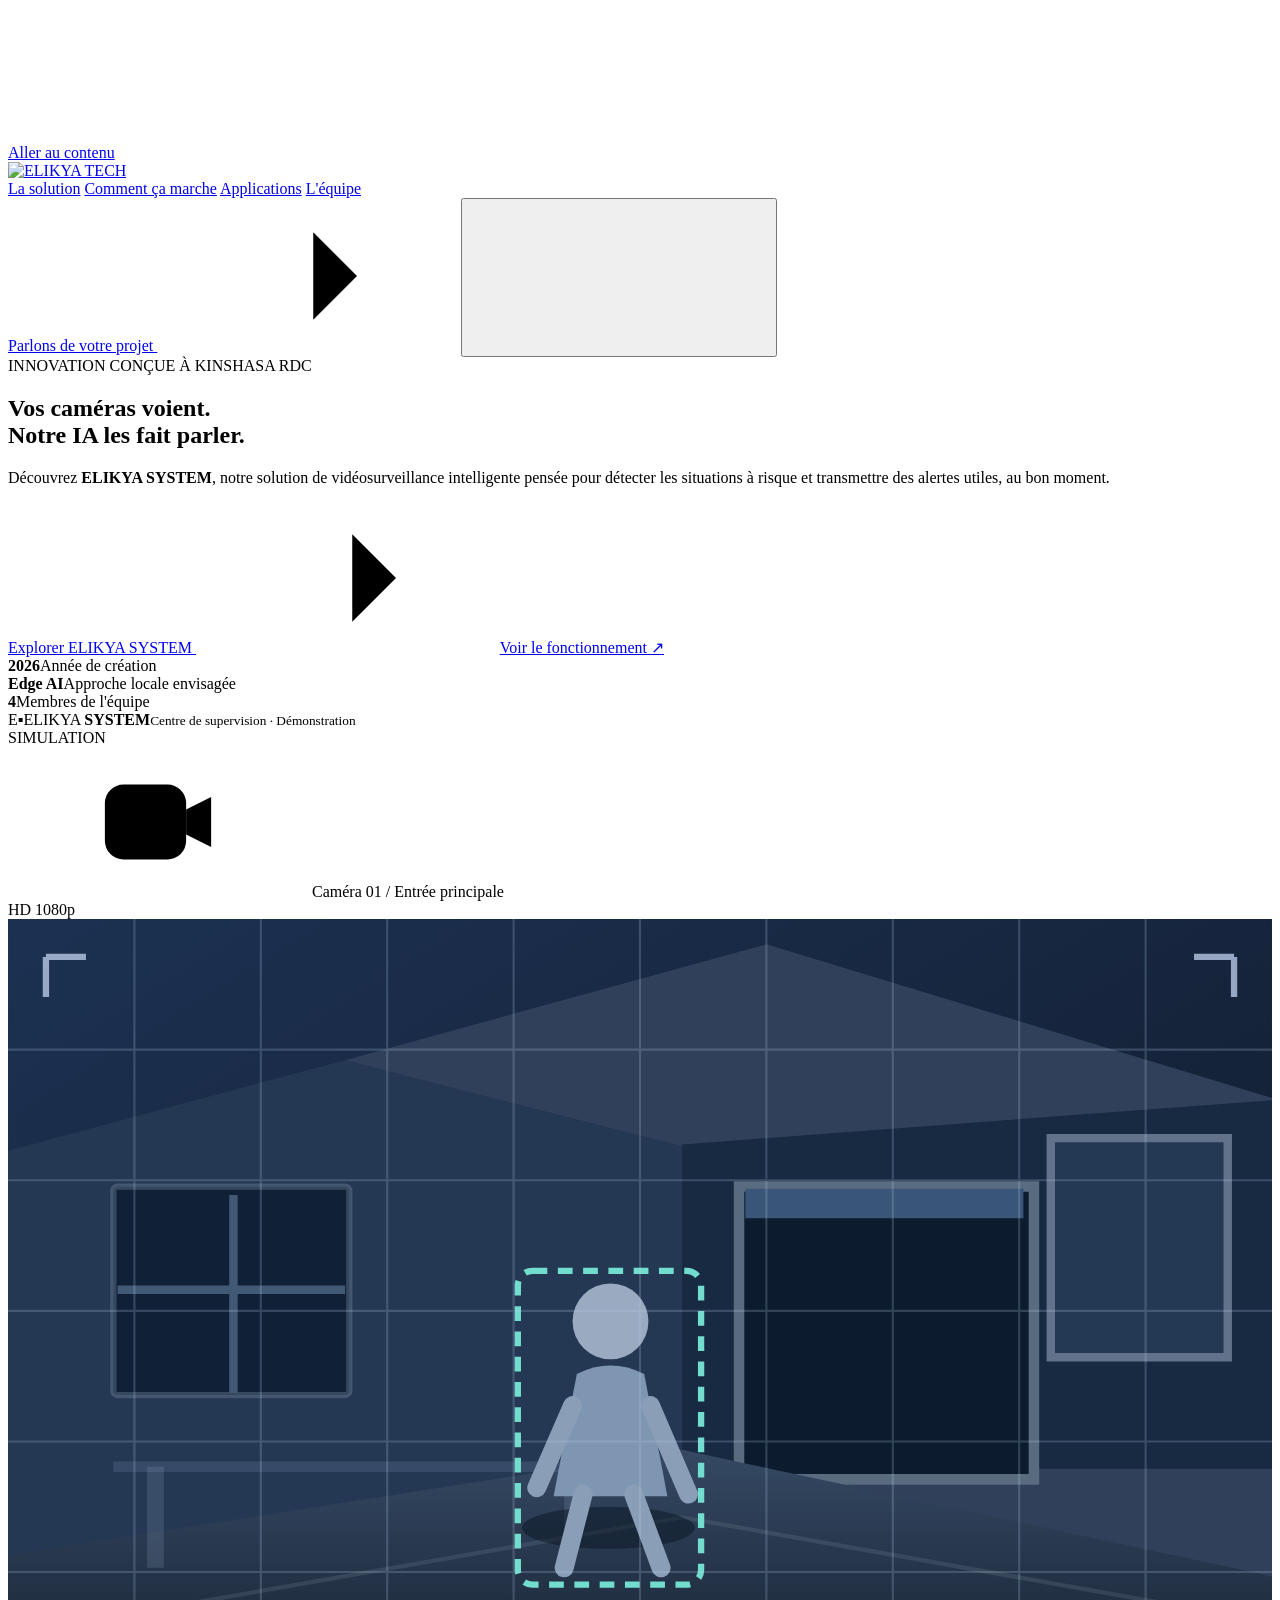
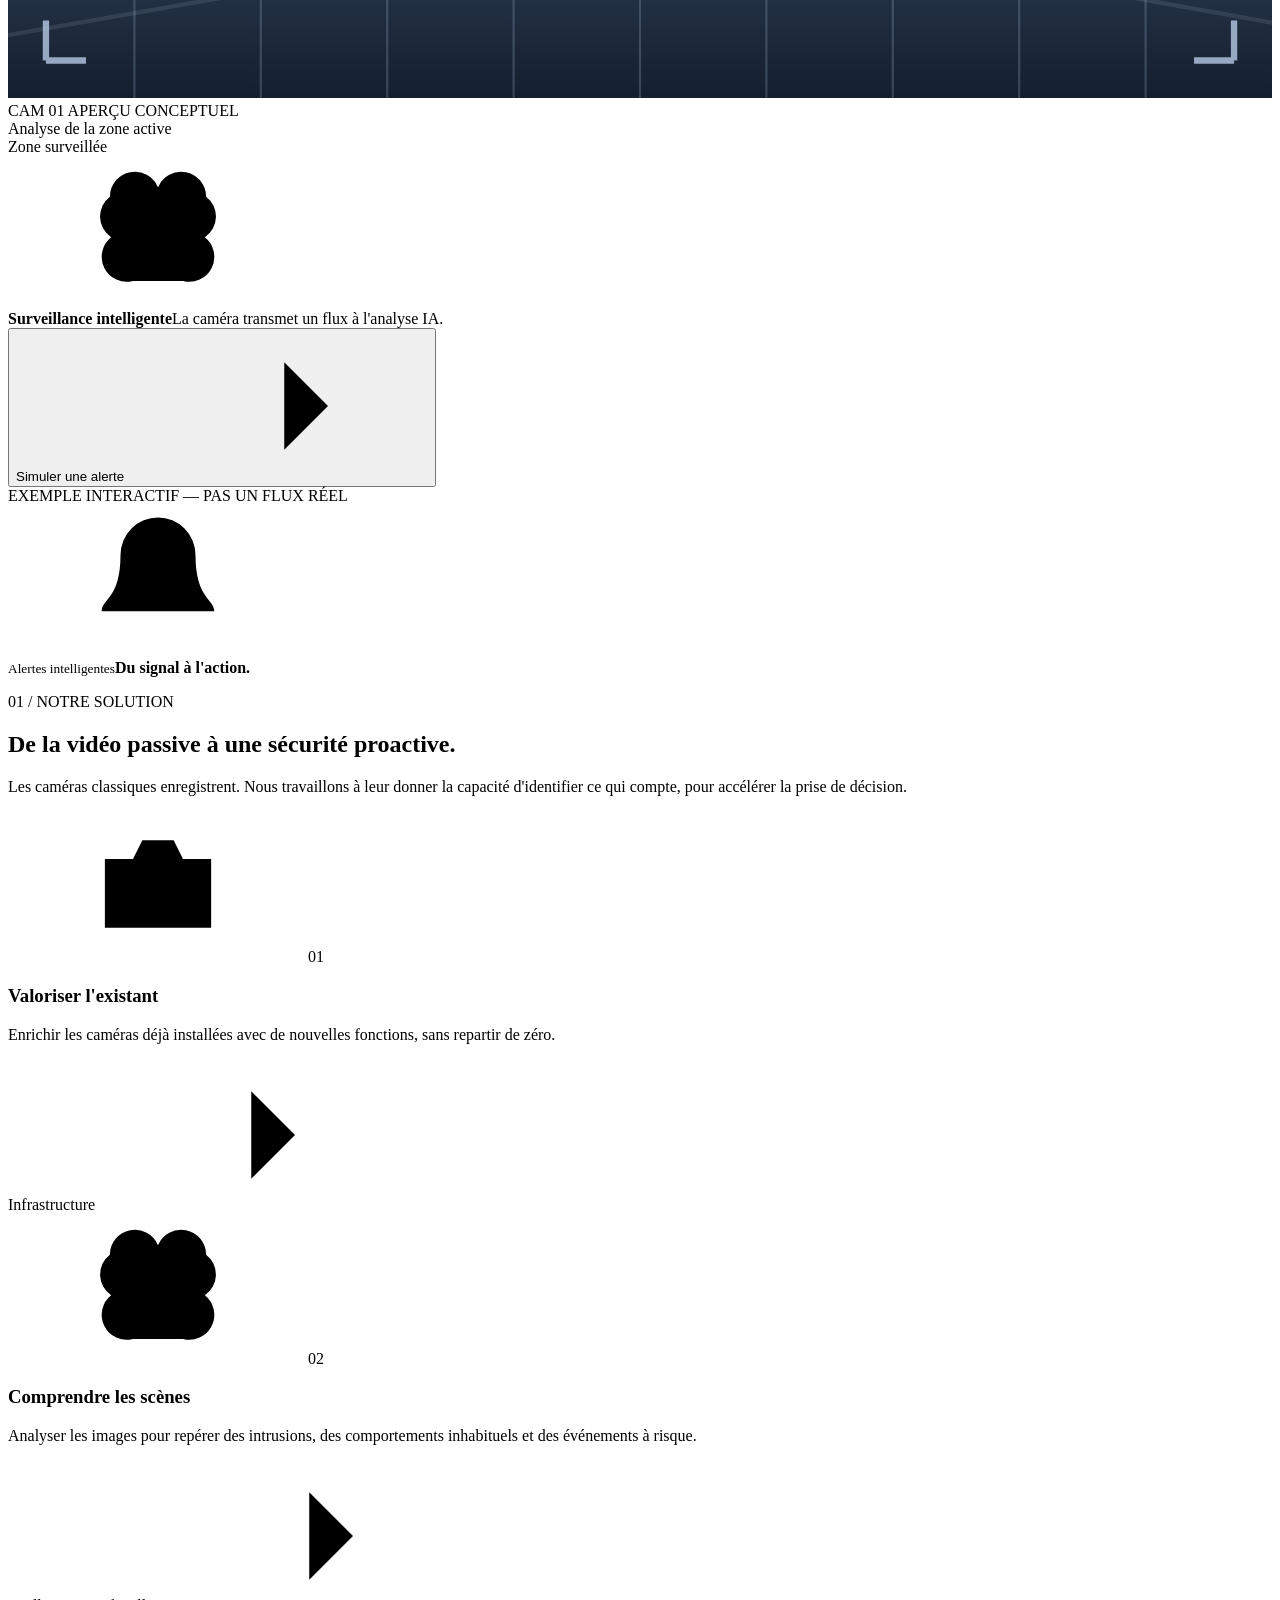
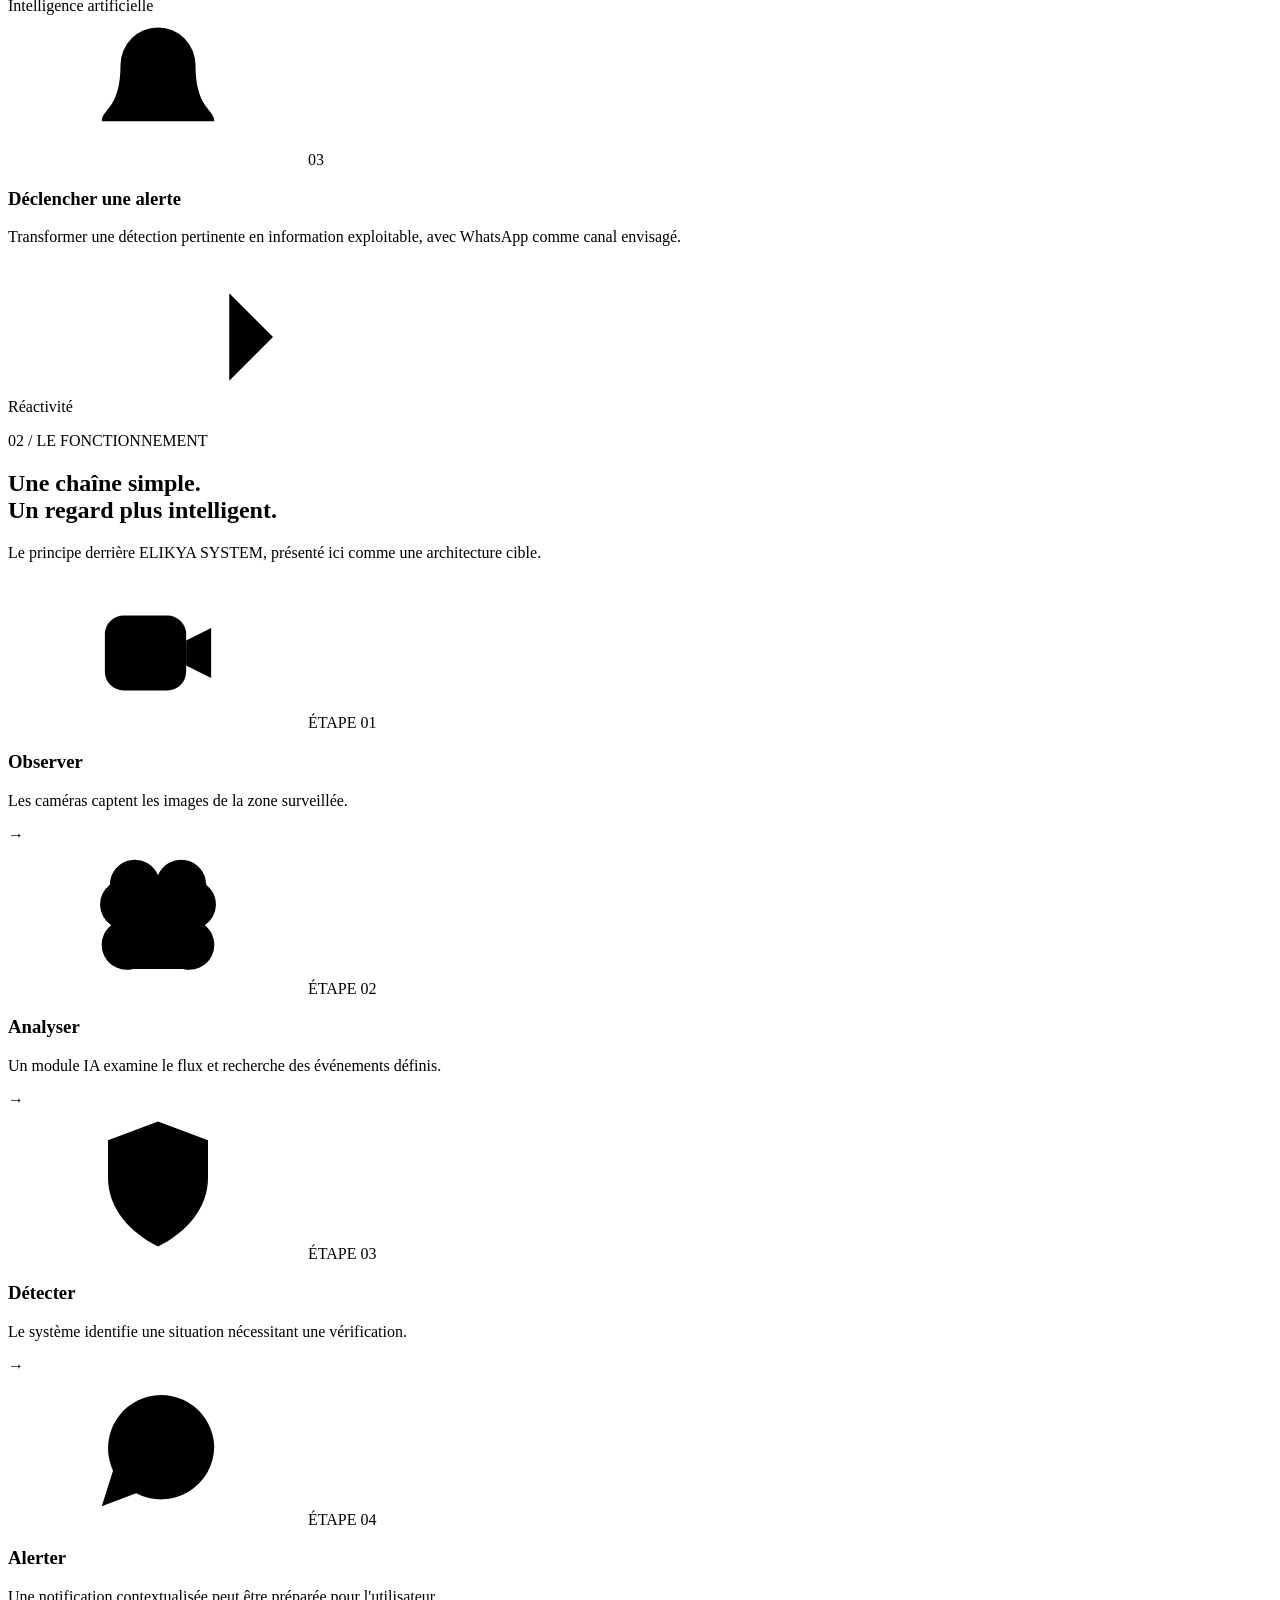
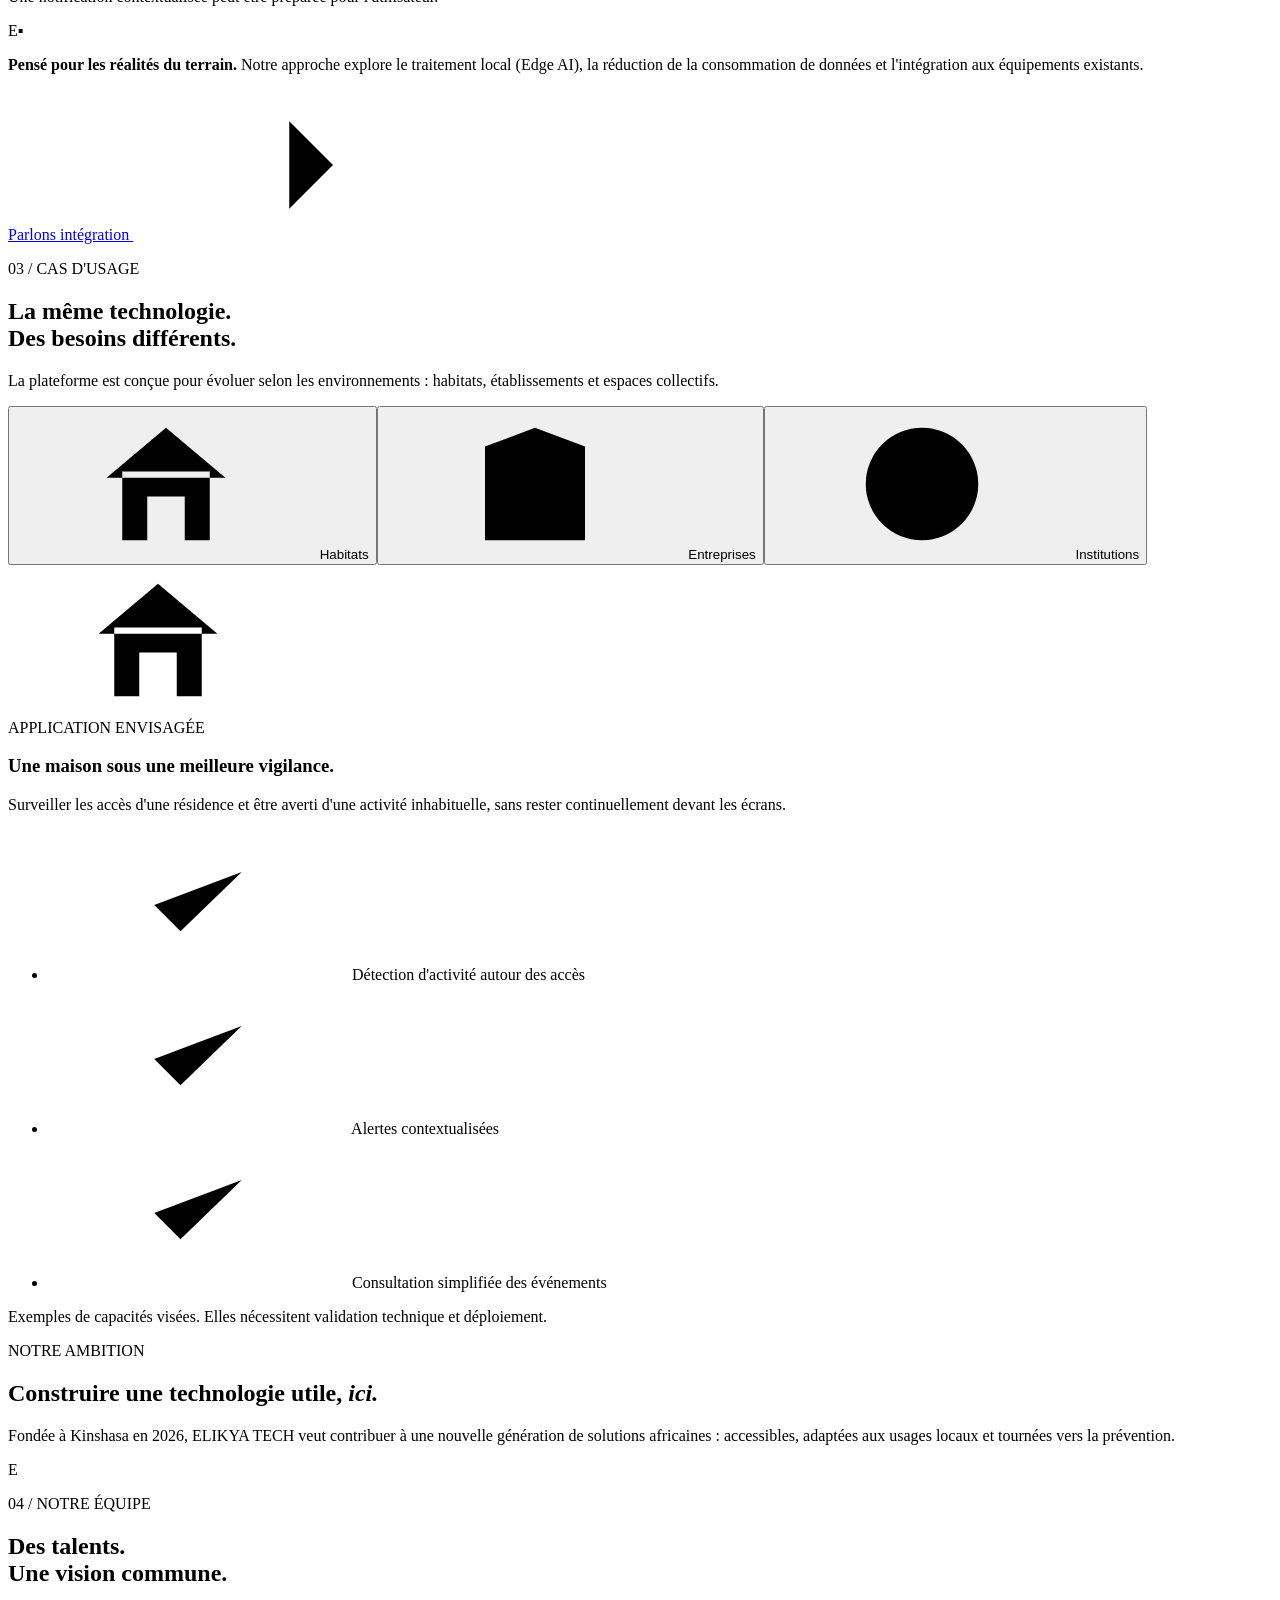
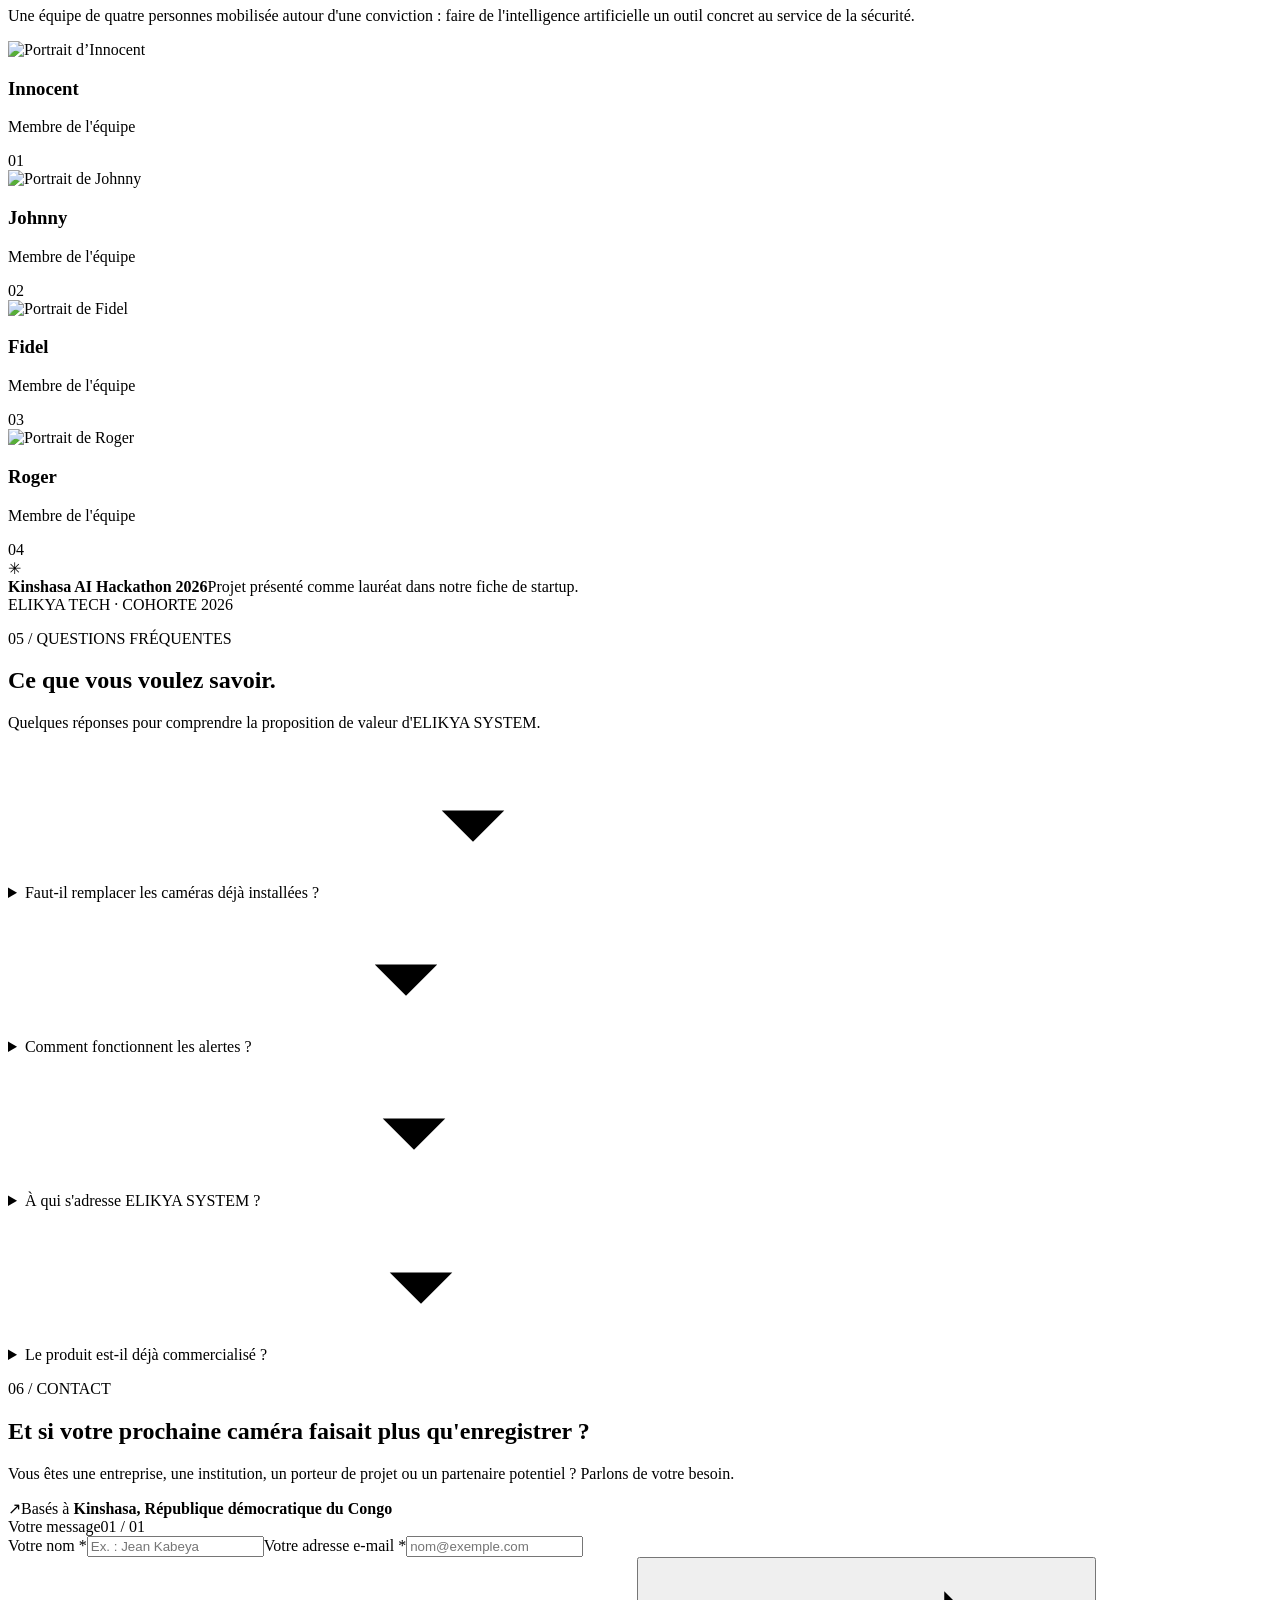
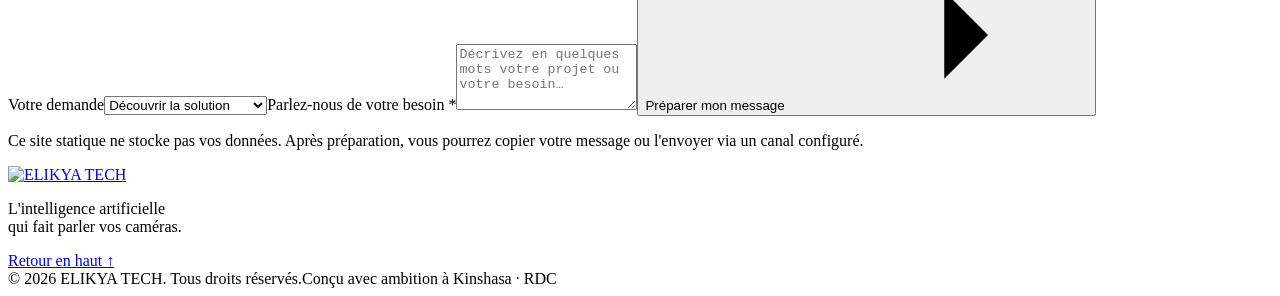
==== index.html @ 37216c15 "Préparer ELIKYA TECH pour la publication complète" ====
<!doctype html>
<html lang="fr">
<head>
  <meta charset="utf-8">
  <meta name="viewport" content="width=device-width, initial-scale=1">
  <meta name="theme-color" content="#101B35">
  <meta name="description" content="ELIKYA TECH conçoit ELIKYA SYSTEM, une solution de vidéosurveillance intelligente qui valorise les caméras existantes, analyse les situations à risque et prépare des alertes utiles.">
  <meta property="og:type" content="website">
  <meta property="og:title" content="ELIKYA TECH — L'intelligence artificielle qui fait parler vos caméras">
  <meta property="og:description" content="La sécurité intelligente pensée à Kinshasa. Découvrez ELIKYA SYSTEM, notre vision d'une vidéosurveillance proactive.">
  <meta property="og:image" content="assets/logo-horizontal.png">
  <link rel="icon" type="image/svg+xml" href="assets/favicon.svg">
  <link rel="alternate icon" type="image/png" href="assets/logo-horizontal.png">
  <link rel="stylesheet" href="css/style.css">
  <script src="js/config.js" defer></script>
  <script src="js/main.js" defer></script>
  <title>ELIKYA TECH — L'intelligence artificielle qui fait parler vos caméras</title>
</head>
<body>
  <a class="skip-link" href="#contenu">Aller au contenu</a>
  <svg class="svg-defs" xmlns="http://www.w3.org/2000/svg" aria-hidden="true">
    <symbol id="icon-arrow" viewBox="0 0 24 24"><path d="M4 12h16m-7-7 7 7-7 7"/></symbol>
    <symbol id="icon-chevron" viewBox="0 0 24 24"><path d="m7 10 5 5 5-5"/></symbol>
    <symbol id="icon-check" viewBox="0 0 24 24"><path d="m5 12 4.2 4.2L19 6.7"/></symbol>
    <symbol id="icon-video" viewBox="0 0 24 24"><rect x="3.5" y="6" width="13" height="12" rx="3"/><path d="m16.5 10 4-2v8l-4-2"/></symbol>
    <symbol id="icon-bell" viewBox="0 0 24 24"><path d="M18 8a6 6 0 0 0-12 0c0 7-3 7-3 9h18c0-2-3-2-3-9zM10 21h4"/></symbol>
    <symbol id="icon-brain" viewBox="0 0 24 24"><path d="M12 5a4 4 0 0 0-7.7 1.5A4 4 0 0 0 4.5 13 4 4 0 0 0 8 20h4V5zm0 0a4 4 0 0 1 7.7 1.5 4 4 0 0 1-.2 6.5A4 4 0 0 1 16 20h-4V5zM8 10l2 2m6-2-2 2M8 16l2-1m6 1-2-1"/></symbol>
    <symbol id="icon-shield" viewBox="0 0 24 24"><path d="M12 2 20 5v6c0 5-3.6 8.8-8 11-4.4-2.2-8-6-8-11V5l8-3z"/><path d="m8.5 12.5 2.5 2.5 4.8-5"/></symbol>
    <symbol id="icon-camera" viewBox="0 0 24 24"><path d="M3.5 7.5h17v11h-17zM8 7.5l1.5-3h5l1.5 3"/><circle cx="12" cy="13" r="3.1"/></symbol>
    <symbol id="icon-clock" viewBox="0 0 24 24"><circle cx="12" cy="12" r="9"/><path d="M12 7v5l3.5 2"/></symbol>
    <symbol id="icon-globe" viewBox="0 0 24 24"><circle cx="12" cy="12" r="9"/><path d="M3 12h18M12 3c3 3 4 6 4 9s-1 6-4 9c-3-3-4-6-4-9s1-6 4-9z"/></symbol>
    <symbol id="icon-building" viewBox="0 0 24 24"><path d="M4 21V6l8-3 8 3v15M2 21h20M8 9h1m6 0h1M8 13h1m6 0h1M9 21v-4h6v4"/></symbol>
    <symbol id="icon-house" viewBox="0 0 24 24"><path d="m2.5 11 9.5-8 9.5 8M5 10v11h14V10M9 21v-7h6v7"/></symbol>
    <symbol id="icon-hospital" viewBox="0 0 24 24"><rect x="4" y="4" width="16" height="17" rx="2"/><path d="M12 7v8M8 11h8M2 21h20"/></symbol>
    <symbol id="icon-message" viewBox="0 0 24 24"><path d="M21 11.4a8.5 8.5 0 0 1-12.5 7.5L3 21l1.8-5.7A8.5 8.5 0 1 1 21 11.4z"/><path d="M8.5 11h7M8.5 14h4.5"/></symbol>
    <symbol id="icon-menu" viewBox="0 0 24 24"><path d="M4 7h16M4 12h16M4 17h16"/></symbol>
    <symbol id="icon-x" viewBox="0 0 24 24"><path d="M5 5 19 19M19 5 5 19"/></symbol>
    <symbol id="icon-copy" viewBox="0 0 24 24"><rect x="8" y="8" width="12" height="12" rx="2"/><path d="M16 8V6a2 2 0 0 0-2-2H6a2 2 0 0 0-2 2v8a2 2 0 0 0 2 2h2"/></symbol>
  </svg>

  <header class="site-header" id="accueil">
    <div class="container header-inner">
      <a class="brand" href="#accueil" aria-label="ELIKYA TECH — accueil">
        <img src="assets/logo-horizontal.svg" alt="ELIKYA TECH" width="282" height="62">
      </a>
      <nav class="desktop-nav" aria-label="Navigation principale">
        <a href="#solution">La solution</a>
        <a href="#fonctionnement">Comment ça marche</a>
        <a href="#applications">Applications</a>
        <a href="#equipe">L'équipe</a>
      </nav>
      <a class="btn btn-dark header-cta" href="#contact">Parlons de votre projet <svg><use href="#icon-arrow"/></svg></a>
      <button id="menu-toggle" class="menu-toggle" type="button" aria-expanded="false" aria-controls="mobile-nav" aria-label="Ouvrir le menu">
        <svg><use href="#icon-menu"/></svg>
      </button>
    </div>
    <nav class="mobile-nav" id="mobile-nav" aria-label="Navigation mobile" hidden>
      <a href="#solution">La solution</a>
      <a href="#fonctionnement">Comment ça marche</a>
      <a href="#applications">Applications</a>
      <a href="#equipe">L'équipe</a>
      <a href="#contact">Nous contacter <span aria-hidden="true">↗</span></a>
    </nav>
  </header>

  <main id="contenu">
    <section class="hero" aria-labelledby="hero-title">
      <div class="hero-grid container">
        <div class="hero-copy">
          <div class="eyebrow"><span class="eyebrow-dot"></span> INNOVATION CONÇUE À KINSHASA <span class="eyebrow-sep"></span> RDC</div>
          <h1 id="hero-title">Vos caméras voient.<br><span class="accent-word">Notre IA les fait parler<span class="period">.</span></span></h1>
          <p class="hero-description">Découvrez <strong>ELIKYA SYSTEM</strong>, notre solution de vidéosurveillance intelligente pensée pour détecter les situations à risque et transmettre des alertes utiles, au bon moment.</p>
          <div class="hero-actions">
            <a class="btn btn-blue" href="#solution">Explorer ELIKYA SYSTEM <svg><use href="#icon-arrow"/></svg></a>
            <a class="text-link" href="#fonctionnement">Voir le fonctionnement <span aria-hidden="true">↗</span></a>
          </div>
          <div class="hero-meta">
            <div><strong>2026</strong><span>Année de création</span></div>
            <div class="meta-divider" aria-hidden="true"></div>
            <div><strong>Edge AI</strong><span>Approche locale envisagée</span></div>
            <div class="meta-divider" aria-hidden="true"></div>
            <div><strong>4</strong><span>Membres de l'équipe</span></div>
          </div>
        </div>

        <div class="hero-visual">
          <div class="orbit orbit-one" aria-hidden="true"></div>
          <div class="orbit orbit-two" aria-hidden="true"></div>
          <div class="dashboard-shell" aria-label="Aperçu conceptuel de la plateforme ELIKYA SYSTEM">
            <div class="dashboard-topbar">
              <div class="dash-brand"><span class="dash-mark">E<span class="dash-mark-dot">▪</span></span><span>ELIKYA <strong>SYSTEM</strong><small>Centre de supervision · Démonstration</small></span></div>
              <div class="dash-signal"><span></span> SIMULATION</div>
            </div>
            <div class="dash-body">
              <div class="feed-topline"><div><span class="feed-camera"><svg><use href="#icon-video"/></svg></span> Caméra 01 <span class="feed-sep">/</span> Entrée principale</div><span class="feed-quality">HD 1080p</span></div>
              <div class="video-frame" id="video-frame">
                <svg class="scene" viewBox="0 0 600 370" role="img" aria-label="Illustration vectorielle d'une entrée surveillée avec zone de détection, sans flux vidéo réel">
                  <defs>
                    <linearGradient id="scene-bg" x1="0" y1="0" x2="1" y2="1"><stop offset="0" stop-color="#1c3152"/><stop offset="1" stop-color="#101927"/></linearGradient>
                    <linearGradient id="pavement" x1="0" y1="0" x2="0" y2="1"><stop offset="0" stop-color="#354963"/><stop offset="1" stop-color="#141f2e"/></linearGradient>
                  </defs>
                  <rect width="600" height="370" fill="url(#scene-bg)"/>
                  <path d="M0 110 160 67l160 41v210L0 350z" fill="#253853"/>
                  <path d="M160 67 360 12l240 73v230H320V108z" fill="#30405a"/>
                  <path d="M320 107 600 86v175H320z" fill="#182942"/>
                  <path d="M347 127h140v139H347z" fill="#0c1b2e" stroke="#596b7e" stroke-width="5"/>
                  <path d="M350 128h132v14H350z" fill="#395577"/>
                  <path d="M495 104h84v104h-84z" fill="#243954" stroke="#63728b" stroke-width="4"/>
                  <path d="M0 302 320 252l280 60v58H0z" fill="url(#pavement)"/>
                  <path d="m0 340 320-56 280 50" fill="none" stroke="#8190a0" stroke-width="2" opacity=".2"/>
                  <path d="M50 260h235" stroke="#b8d4ff" stroke-width="5" opacity=".12"/>
                  <path d="M70 260v48m198-48v31" stroke="#8ba3bf" stroke-width="8" opacity=".2"/>
                  <rect x="50" y="127" width="112" height="99" rx="2" fill="#102137" stroke="#7c90a5" stroke-opacity=".35" stroke-width="3"/>
                  <path d="M107 131v94M52 176h108" stroke="#425975" stroke-width="4"/>
                  <ellipse cx="285" cy="289" rx="41" ry="10" fill="#081522" opacity=".5"/>
                  <circle cx="286" cy="191" r="18" fill="#9aaac0"/>
                  <path d="M270 216q16-8 32 0l11 58h-54z" fill="#7f96b3"/>
                  <path d="m268 231-17 39m54-39 18 42m-50 0-9 35m33-35 13 35" stroke="#8a9eb7" stroke-width="9" stroke-linecap="round"/>
                  <rect x="242" y="167" width="87" height="149" rx="7" fill="none" stroke="#72ddce" stroke-width="3" stroke-dasharray="7 5"/>
                  <g opacity=".22" stroke="#b7d0eb" stroke-width="1"><path d="M0 62h600M0 124h600M0 186h600M0 248h600M0 310h600"/><path d="M60 0v370M120 0v370M180 0v370M240 0v370M300 0v370M360 0v370M420 0v370M480 0v370M540 0v370"/></g>
                  <path d="M18 18h19M18 18v19M582 18h-19M582 18v19M18 352h19M18 352v-19M582 352h-19M582 352v-19" fill="none" stroke="#b7c9e5" stroke-width="3" opacity=".8"/>
                </svg>
                <div class="video-overlay"><span class="rec-dot"></span> CAM 01 <span class="video-time" id="demo-timestamp">APERÇU CONCEPTUEL</span></div>
                <div class="detection-label" id="detection-label"><span class="status-pip"></span><span id="detection-title">Analyse de la zone active</span></div>
                <div class="video-corner-label">Zone surveillée</div>
              </div>
              <div class="demo-under">
                <div class="demo-note"><span class="demo-note-icon"><svg><use href="#icon-brain"/></svg></span><div><strong id="demo-status-title">Surveillance intelligente</strong><span id="demo-status-detail">La caméra transmet un flux à l'analyse IA.</span></div></div>
                <button class="demo-btn" type="button" id="demo-button">Simuler une alerte <svg><use href="#icon-arrow"/></svg></button>
              </div>
              <div class="dash-footer"><span>EXEMPLE INTERACTIF — PAS UN FLUX RÉEL</span><span class="dash-points"><i></i><i></i><i></i></span></div>
            </div>
          </div>
          <div class="floating-card"><span class="floating-symbol"><svg><use href="#icon-bell"/></svg></span><div><small>Alertes intelligentes</small><strong>Du signal à l'action.</strong></div></div>
        </div>
      </div>
      <div class="hero-bottom-line" aria-hidden="true"></div>
    </section>

    <section class="problem-section section-pad" id="solution" aria-labelledby="solution-title">
      <div class="container">
        <div class="section-head two-col-head">
          <div><p class="kicker">01 / NOTRE SOLUTION</p><h2 id="solution-title">De la vidéo passive à une <span class="h-accent">sécurité proactive.</span></h2></div>
          <p class="section-lead">Les caméras classiques enregistrent. Nous travaillons à leur donner la capacité d'identifier ce qui compte, pour accélérer la prise de décision.</p>
        </div>
        <div class="feature-grid">
          <article class="feature-card"><span class="feature-icon"><svg><use href="#icon-camera"/></svg></span><span class="feature-num">01</span><h3>Valoriser l'existant</h3><p>Enrichir les caméras déjà installées avec de nouvelles fonctions, sans repartir de zéro.</p><div class="feature-bottom"><span>Infrastructure</span><svg><use href="#icon-arrow"/></svg></div></article>
          <article class="feature-card"><span class="feature-icon"><svg><use href="#icon-brain"/></svg></span><span class="feature-num">02</span><h3>Comprendre les scènes</h3><p>Analyser les images pour repérer des intrusions, des comportements inhabituels et des événements à risque.</p><div class="feature-bottom"><span>Intelligence artificielle</span><svg><use href="#icon-arrow"/></svg></div></article>
          <article class="feature-card"><span class="feature-icon"><svg><use href="#icon-bell"/></svg></span><span class="feature-num">03</span><h3>Déclencher une alerte</h3><p>Transformer une détection pertinente en information exploitable, avec WhatsApp comme canal envisagé.</p><div class="feature-bottom"><span>Réactivité</span><svg><use href="#icon-arrow"/></svg></div></article>
        </div>
      </div>
    </section>

    <section class="how-section section-pad" id="fonctionnement" aria-labelledby="how-title">
      <div class="container">
        <div class="section-head center-head"><p class="kicker light">02 / LE FONCTIONNEMENT</p><h2 id="how-title">Une chaîne simple.<br><span>Un regard plus intelligent.</span></h2><p>Le principe derrière ELIKYA SYSTEM, présenté ici comme une architecture cible.</p></div>
        <div class="steps-grid">
          <div class="step"><span class="step-icon"><svg><use href="#icon-video"/></svg></span><span class="step-number">ÉTAPE 01</span><h3>Observer</h3><p>Les caméras captent les images de la zone surveillée.</p></div>
          <div class="step-line" aria-hidden="true"><span>→</span></div>
          <div class="step"><span class="step-icon"><svg><use href="#icon-brain"/></svg></span><span class="step-number">ÉTAPE 02</span><h3>Analyser</h3><p>Un module IA examine le flux et recherche des événements définis.</p></div>
          <div class="step-line" aria-hidden="true"><span>→</span></div>
          <div class="step"><span class="step-icon"><svg><use href="#icon-shield"/></svg></span><span class="step-number">ÉTAPE 03</span><h3>Détecter</h3><p>Le système identifie une situation nécessitant une vérification.</p></div>
          <div class="step-line" aria-hidden="true"><span>→</span></div>
          <div class="step"><span class="step-icon"><svg><use href="#icon-message"/></svg></span><span class="step-number">ÉTAPE 04</span><h3>Alerter</h3><p>Une notification contextualisée peut être préparée pour l'utilisateur.</p></div>
        </div>
        <div class="how-banner"><span class="how-banner-logo">E<span>▪</span></span><p><strong>Pensé pour les réalités du terrain.</strong> Notre approche explore le traitement local (Edge AI), la réduction de la consommation de données et l'intégration aux équipements existants.</p><a href="#contact">Parlons intégration <svg><use href="#icon-arrow"/></svg></a></div>
      </div>
    </section>

    <section class="sectors-section section-pad" id="applications" aria-labelledby="sectors-title">
      <div class="container sectors-layout">
        <div class="sectors-left"><p class="kicker">03 / CAS D'USAGE</p><h2 id="sectors-title">La même technologie.<br><span class="h-accent">Des besoins différents.</span></h2><p>La plateforme est conçue pour évoluer selon les environnements : habitats, établissements et espaces collectifs.</p><div class="sector-tabs" role="tablist" aria-label="Explorer les applications"><button type="button" role="tab" id="tab-habitat" aria-controls="panel-sector" aria-selected="true" tabindex="0" data-sector="habitat"><svg><use href="#icon-house"/></svg> Habitats</button><button type="button" role="tab" id="tab-entreprise" aria-controls="panel-sector" aria-selected="false" tabindex="-1" data-sector="entreprise"><svg><use href="#icon-building"/></svg> Entreprises</button><button type="button" role="tab" id="tab-public" aria-controls="panel-sector" aria-selected="false" tabindex="-1" data-sector="public"><svg><use href="#icon-globe"/></svg> Institutions</button></div></div>
        <div class="sector-panel" id="panel-sector" role="tabpanel" aria-labelledby="tab-habitat" tabindex="0"><div class="sector-panel-top"><div class="sector-panel-icon" id="sector-icon"><svg><use href="#icon-house"/></svg></div><span class="sector-tag">APPLICATION ENVISAGÉE</span></div><h3 id="sector-title">Une maison sous une meilleure vigilance.</h3><p id="sector-description">Surveiller les accès d'une résidence et être averti d'une activité inhabituelle, sans rester continuellement devant les écrans.</p><ul id="sector-list"><li><svg><use href="#icon-check"/></svg> Détection d'activité autour des accès</li><li><svg><use href="#icon-check"/></svg> Alertes contextualisées</li><li><svg><use href="#icon-check"/></svg> Consultation simplifiée des événements</li></ul><span class="sector-caption">Exemples de capacités visées. Elles nécessitent validation technique et déploiement.</span></div>
      </div>
    </section>

    <section class="vision-section" aria-labelledby="vision-title"><div class="container vision-inner"><div><p class="kicker light">NOTRE AMBITION</p><h2 id="vision-title">Construire une technologie utile, <em>ici.</em></h2></div><p>Fondée à Kinshasa en 2026, ELIKYA TECH veut contribuer à une nouvelle génération de solutions africaines : accessibles, adaptées aux usages locaux et tournées vers la prévention.</p><span class="vision-deco" aria-hidden="true">E</span></div></section>

    <section class="team-section section-pad" id="equipe" aria-labelledby="team-title"><div class="container"><div class="section-head team-head"><div><p class="kicker">04 / NOTRE ÉQUIPE</p><h2 id="team-title">Des talents.<br><span class="h-accent">Une vision commune.</span></h2></div><p class="section-lead">Une équipe de quatre personnes mobilisée autour d'une conviction : faire de l'intelligence artificielle un outil concret au service de la sécurité.</p></div><div class="team-grid"><article class="team-card"><div class="team-photo"><img src="assets/team-innocent.webp" alt="Portrait d’Innocent" width="500" height="500" loading="lazy"></div><div class="team-meta"><div><h3>Innocent</h3><p>Membre de l'équipe</p></div><span>01</span></div></article><article class="team-card"><div class="team-photo"><img src="assets/team-johnny.webp" alt="Portrait de Johnny" width="500" height="500" loading="lazy"></div><div class="team-meta"><div><h3>Johnny</h3><p>Membre de l'équipe</p></div><span>02</span></div></article><article class="team-card"><div class="team-photo"><img src="assets/team-fidel.webp" alt="Portrait de Fidel" width="500" height="500" loading="lazy"></div><div class="team-meta"><div><h3>Fidel</h3><p>Membre de l'équipe</p></div><span>03</span></div></article><article class="team-card"><div class="team-photo"><img src="assets/team-roger.webp" alt="Portrait de Roger" width="500" height="500" loading="lazy"></div><div class="team-meta"><div><h3>Roger</h3><p>Membre de l'équipe</p></div><span>04</span></div></article></div><div class="team-footer"><div class="achievement"><span class="achievement-star">✳</span><div><strong>Kinshasa AI Hackathon 2026</strong><span>Projet présenté comme lauréat dans notre fiche de startup.</span></div></div><span>ELIKYA TECH · COHORTE 2026</span></div></div></section>

    <section class="faq-section section-pad" aria-labelledby="faq-title"><div class="container faq-layout"><div><p class="kicker">05 / QUESTIONS FRÉQUENTES</p><h2 id="faq-title">Ce que vous voulez <span class="h-accent">savoir.</span></h2><p>Quelques réponses pour comprendre la proposition de valeur d'ELIKYA SYSTEM.</p></div><div class="faq-list"><details><summary>Faut-il remplacer les caméras déjà installées ? <svg><use href="#icon-chevron"/></svg></summary><p>L'un des objectifs du projet est de valoriser les caméras existantes. La compatibilité réelle dépendra toutefois de leurs caractéristiques et de l'infrastructure disponible.</p></details><details><summary>Comment fonctionnent les alertes ? <svg><use href="#icon-chevron"/></svg></summary><p>L'architecture envisagée relie la détection d'un événement à une notification. WhatsApp fait partie des canaux ciblés pour faciliter la réception des alertes.</p></details><details><summary>À qui s'adresse ELIKYA SYSTEM ? <svg><use href="#icon-chevron"/></svg></summary><p>Aux particuliers, entreprises, commerces, hôtels et institutions qui ont besoin d'un système de surveillance plus réactif.</p></details><details><summary>Le produit est-il déjà commercialisé ? <svg><use href="#icon-chevron"/></svg></summary><p>Ce site présente la vision et le projet ELIKYA SYSTEM. Pour connaître l'état du prototype, les démonstrations possibles et les modalités de partenariat, contactez l'équipe.</p></details></div></div></section>

    <section class="contact-section section-pad" id="contact" aria-labelledby="contact-title"><div class="container contact-layout"><div class="contact-copy"><p class="kicker light">06 / CONTACT</p><h2 id="contact-title">Et si votre prochaine caméra faisait <span>plus qu'enregistrer&nbsp;?</span></h2><p>Vous êtes une entreprise, une institution, un porteur de projet ou un partenaire potentiel ? Parlons de votre besoin.</p><div class="contact-line"><span class="contact-pin">↗</span><span>Basés à <strong>Kinshasa, République démocratique du Congo</strong></span></div><div id="contact-links" class="contact-links" aria-live="polite"></div></div><form id="contact-form" class="contact-form"><div class="form-heading"><span>Votre message</span><span>01 / 01</span></div><div class="form-row"><label for="contact-name">Votre nom <span aria-hidden="true">*</span><input type="text" name="name" id="contact-name" autocomplete="name" maxlength="80" required placeholder="Ex. : Jean Kabeya"></label><label for="contact-email">Votre adresse e-mail <span aria-hidden="true">*</span><input type="email" name="email" id="contact-email" autocomplete="email" maxlength="150" required placeholder="nom@exemple.com"></label></div><label for="contact-interest">Votre demande<select id="contact-interest" name="interest"><option value="Démonstration du projet">Découvrir la solution</option><option value="Partenariat">Proposer un partenariat</option><option value="Intégration / étude de besoin">Étudier une intégration</option><option value="Autre question">Autre question</option></select></label><label for="contact-message">Parlez-nous de votre besoin <span aria-hidden="true">*</span><textarea id="contact-message" name="message" rows="4" maxlength="1600" required placeholder="Décrivez en quelques mots votre projet ou votre besoin…"></textarea></label><button class="btn btn-blue submit-btn" type="submit">Préparer mon message <svg><use href="#icon-arrow"/></svg></button><p class="form-hint" id="form-hint">Ce site statique ne stocke pas vos données. Après préparation, vous pourrez copier votre message ou l'envoyer via un canal configuré.</p><div class="message-result" id="message-result" hidden aria-live="polite"><strong>Votre message est prêt.</strong><p id="message-result-info">Utilisez le bouton ci-dessous pour le copier.</p><textarea id="prepared-message" readonly rows="7" aria-label="Message préparé"></textarea><div class="message-actions"><button id="copy-message" type="button" class="btn btn-outline"><svg><use href="#icon-copy"/></svg> Copier le message</button><a href="#contact" id="send-email" class="btn btn-dark" hidden>Envoyer par e-mail <svg><use href="#icon-arrow"/></svg></a><a href="#contact" id="send-whatsapp" class="btn btn-dark" hidden>Envoyer via WhatsApp <svg><use href="#icon-arrow"/></svg></a></div></div></form></div></section>
  </main>

  <footer class="site-footer"><div class="container"><div class="footer-top"><a href="#accueil"><img src="assets/logo-horizontal-white.svg" alt="ELIKYA TECH" width="272" height="60"></a><p>L'intelligence artificielle<br>qui fait parler vos caméras.</p><a href="#accueil" class="back-top">Retour en haut ↑</a></div><div class="footer-divider"></div><div class="footer-bottom"><span>© <span id="year">2026</span> ELIKYA TECH. Tous droits réservés.</span><span>Conçu avec ambition à Kinshasa · RDC</span><span class="footer-social" id="footer-social"></span></div></div></footer>
</body>
</html>
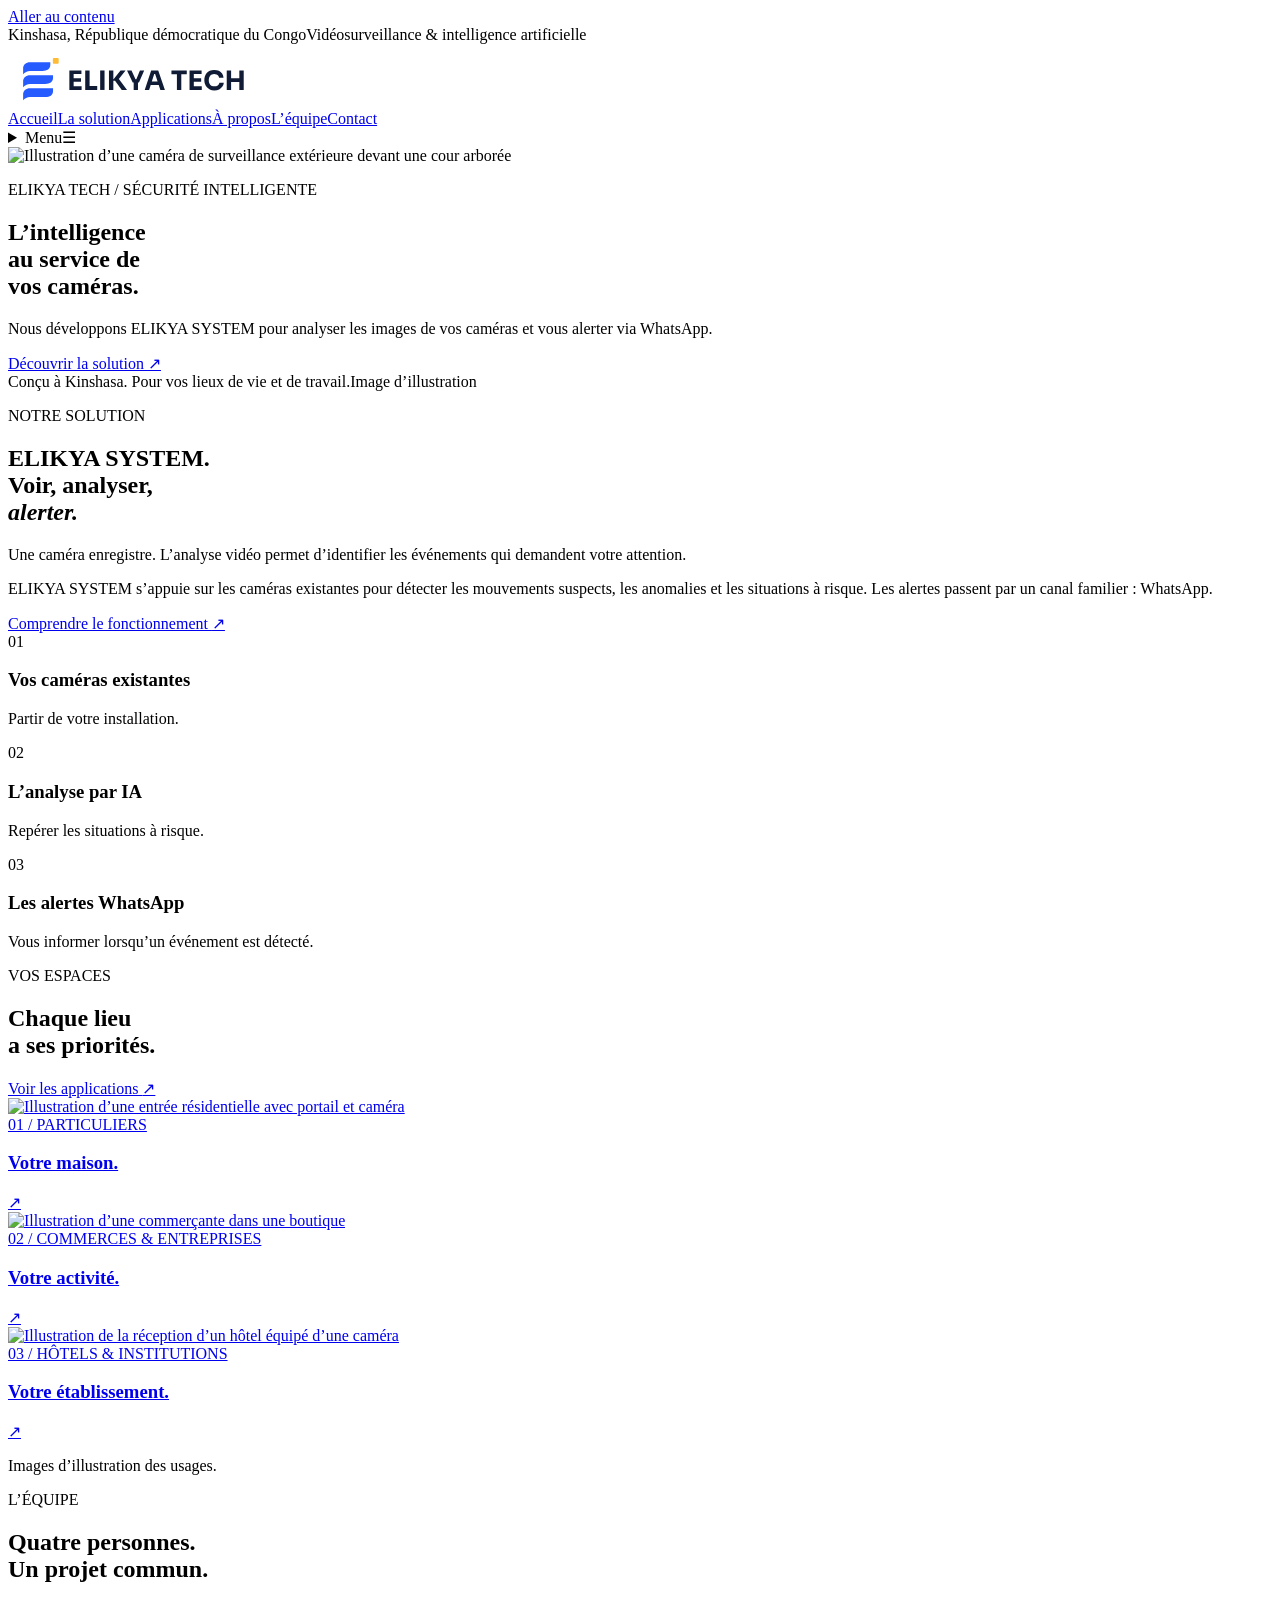
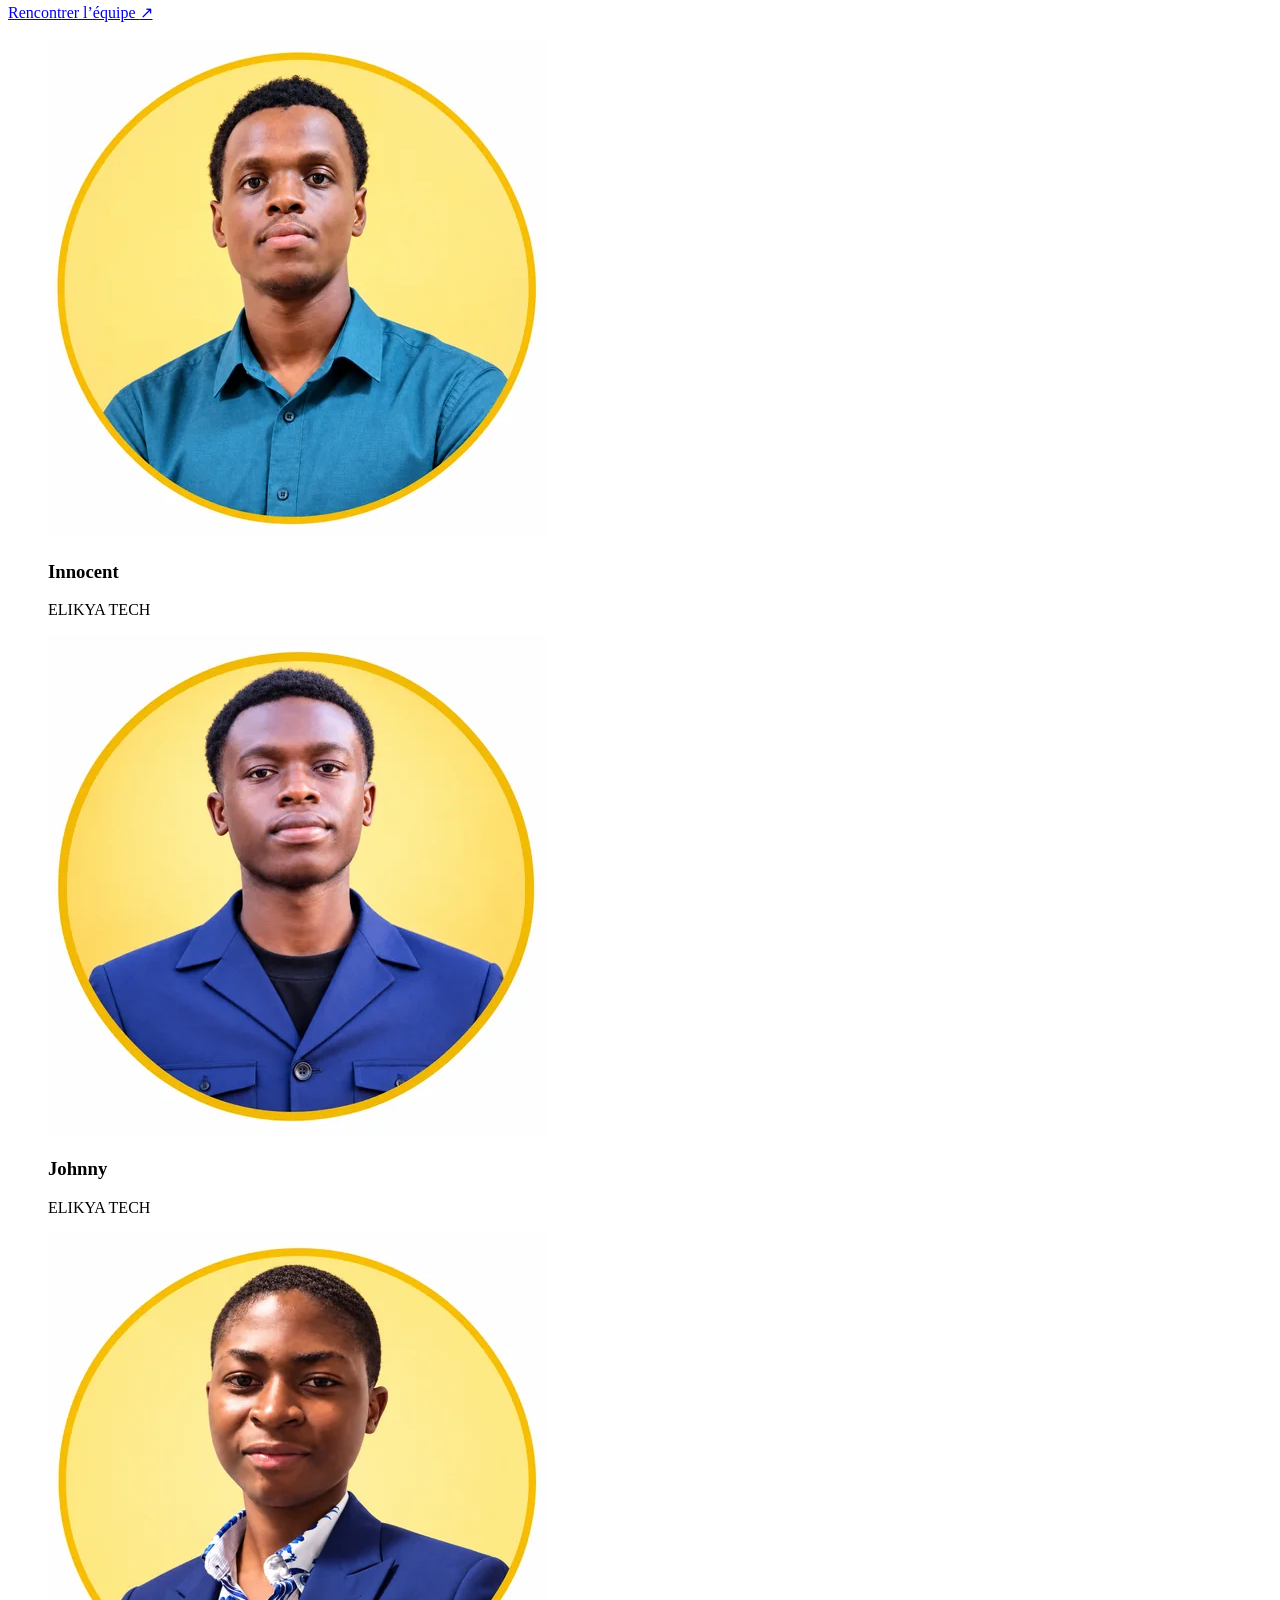
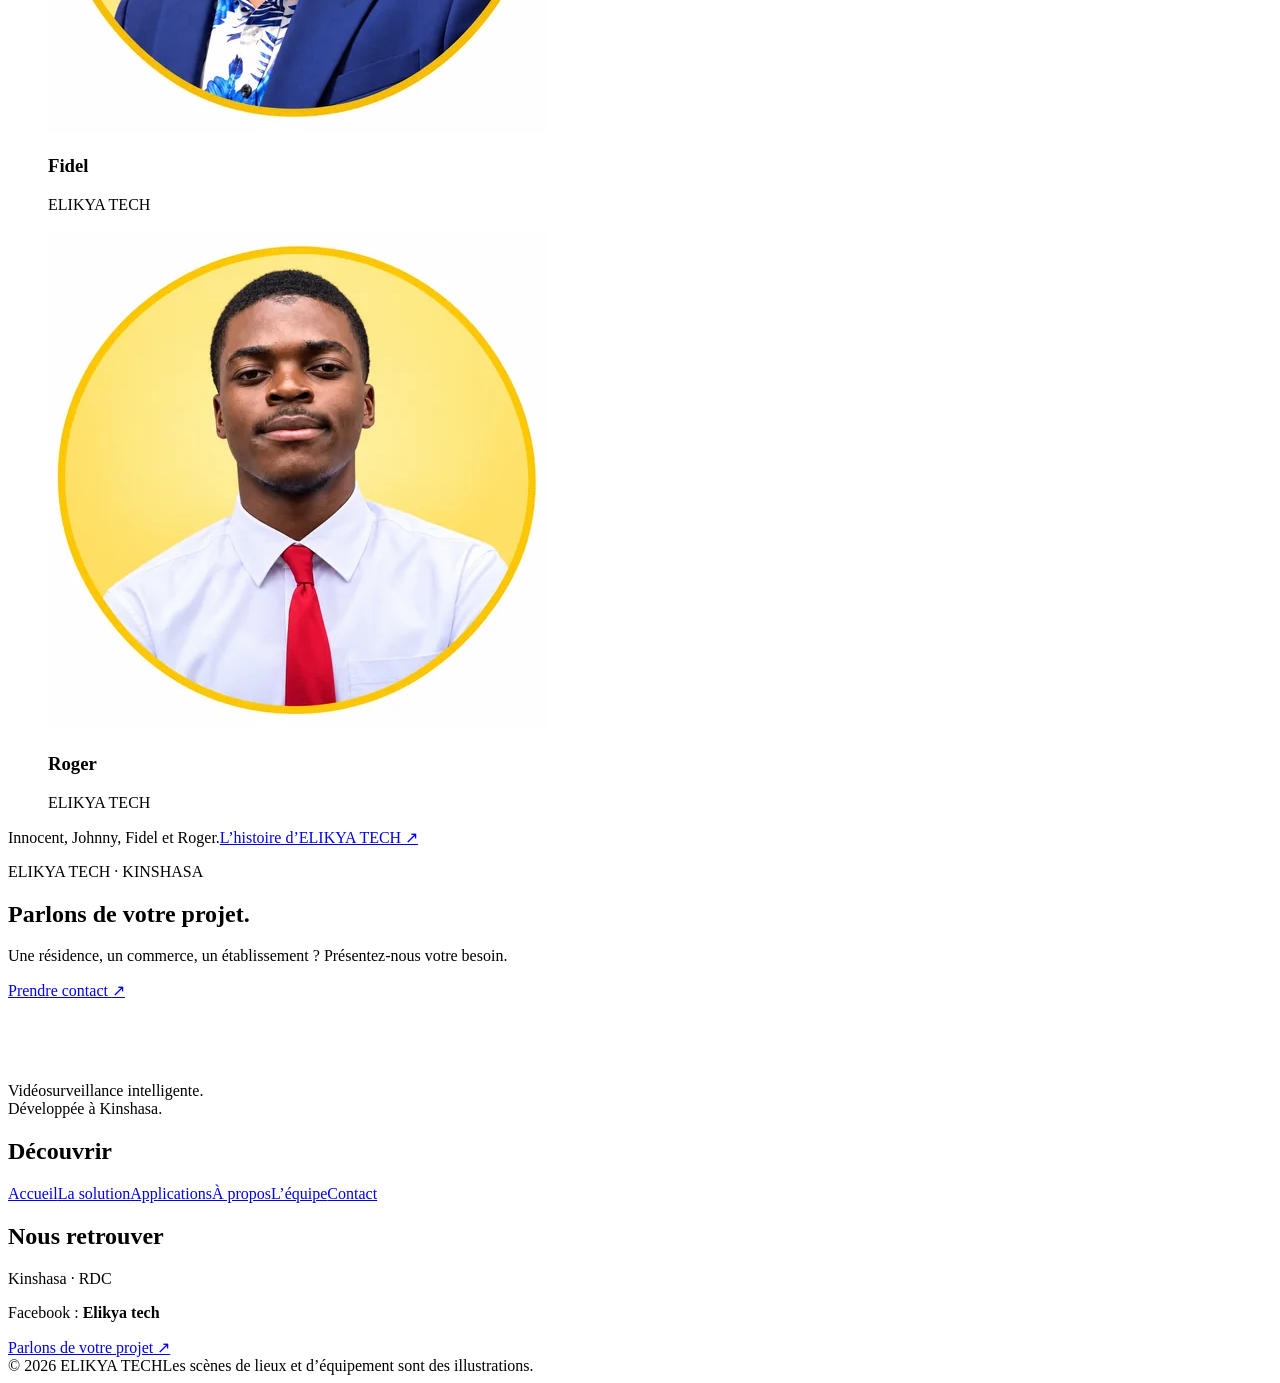
==== commit 8330489a: "Refondre ELIKYA TECH en six pages HTML natives" ====
--- a/index.html
+++ b/index.html
@@ -3,186 +3,42 @@
 <head>
   <meta charset="utf-8">
   <meta name="viewport" content="width=device-width, initial-scale=1">
-  <meta name="theme-color" content="#101B35">
-  <meta name="description" content="ELIKYA TECH conçoit ELIKYA SYSTEM, une solution de vidéosurveillance intelligente qui valorise les caméras existantes, analyse les situations à risque et prépare des alertes utiles.">
+  <meta name="theme-color" content="#101b35">
+  <title>Vidéosurveillance intelligente à Kinshasa · ELIKYA TECH</title>
+  <meta name="description" content="ELIKYA TECH développe ELIKYA SYSTEM : analyse vidéo par IA, caméras existantes et alertes WhatsApp. Découvrez notre solution et notre équipe à Kinshasa.">
+  <link rel="canonical" href="https://innpero.github.io/elikya-tech-site/">
   <meta property="og:type" content="website">
-  <meta property="og:title" content="ELIKYA TECH — L'intelligence artificielle qui fait parler vos caméras">
-  <meta property="og:description" content="La sécurité intelligente pensée à Kinshasa. Découvrez ELIKYA SYSTEM, notre vision d'une vidéosurveillance proactive.">
-  <meta property="og:image" content="assets/logo-horizontal.png">
-  <link rel="icon" type="image/svg+xml" href="assets/favicon.svg">
-  <link rel="alternate icon" type="image/png" href="assets/logo-horizontal.png">
-  <link rel="stylesheet" href="css/style.css">
-  <script src="js/config.js" defer></script>
-  <script src="js/main.js" defer></script>
-  <title>ELIKYA TECH — L'intelligence artificielle qui fait parler vos caméras</title>
+  <meta property="og:title" content="Vidéosurveillance intelligente à Kinshasa · ELIKYA TECH">
+  <meta property="og:description" content="ELIKYA TECH développe ELIKYA SYSTEM : analyse vidéo par IA, caméras existantes et alertes WhatsApp. Découvrez notre solution et notre équipe à Kinshasa.">
+  <meta property="og:image" content="https://innpero.github.io/elikya-tech-site/assets/camera.webp">
+  <meta property="og:url" content="https://innpero.github.io/elikya-tech-site/">
+  <link rel="icon" href="assets/favicon.svg" type="image/svg+xml">
+  <link rel="stylesheet" href="css/site.css">
+  <script src="js/site.js" defer></script>
 </head>
 <body>
-  <a class="skip-link" href="#contenu">Aller au contenu</a>
-  <svg class="svg-defs" xmlns="http://www.w3.org/2000/svg" aria-hidden="true">
-    <symbol id="icon-arrow" viewBox="0 0 24 24"><path d="M4 12h16m-7-7 7 7-7 7"/></symbol>
-    <symbol id="icon-chevron" viewBox="0 0 24 24"><path d="m7 10 5 5 5-5"/></symbol>
-    <symbol id="icon-check" viewBox="0 0 24 24"><path d="m5 12 4.2 4.2L19 6.7"/></symbol>
-    <symbol id="icon-video" viewBox="0 0 24 24"><rect x="3.5" y="6" width="13" height="12" rx="3"/><path d="m16.5 10 4-2v8l-4-2"/></symbol>
-    <symbol id="icon-bell" viewBox="0 0 24 24"><path d="M18 8a6 6 0 0 0-12 0c0 7-3 7-3 9h18c0-2-3-2-3-9zM10 21h4"/></symbol>
-    <symbol id="icon-brain" viewBox="0 0 24 24"><path d="M12 5a4 4 0 0 0-7.7 1.5A4 4 0 0 0 4.5 13 4 4 0 0 0 8 20h4V5zm0 0a4 4 0 0 1 7.7 1.5 4 4 0 0 1-.2 6.5A4 4 0 0 1 16 20h-4V5zM8 10l2 2m6-2-2 2M8 16l2-1m6 1-2-1"/></symbol>
-    <symbol id="icon-shield" viewBox="0 0 24 24"><path d="M12 2 20 5v6c0 5-3.6 8.8-8 11-4.4-2.2-8-6-8-11V5l8-3z"/><path d="m8.5 12.5 2.5 2.5 4.8-5"/></symbol>
-    <symbol id="icon-camera" viewBox="0 0 24 24"><path d="M3.5 7.5h17v11h-17zM8 7.5l1.5-3h5l1.5 3"/><circle cx="12" cy="13" r="3.1"/></symbol>
-    <symbol id="icon-clock" viewBox="0 0 24 24"><circle cx="12" cy="12" r="9"/><path d="M12 7v5l3.5 2"/></symbol>
-    <symbol id="icon-globe" viewBox="0 0 24 24"><circle cx="12" cy="12" r="9"/><path d="M3 12h18M12 3c3 3 4 6 4 9s-1 6-4 9c-3-3-4-6-4-9s1-6 4-9z"/></symbol>
-    <symbol id="icon-building" viewBox="0 0 24 24"><path d="M4 21V6l8-3 8 3v15M2 21h20M8 9h1m6 0h1M8 13h1m6 0h1M9 21v-4h6v4"/></symbol>
-    <symbol id="icon-house" viewBox="0 0 24 24"><path d="m2.5 11 9.5-8 9.5 8M5 10v11h14V10M9 21v-7h6v7"/></symbol>
-    <symbol id="icon-hospital" viewBox="0 0 24 24"><rect x="4" y="4" width="16" height="17" rx="2"/><path d="M12 7v8M8 11h8M2 21h20"/></symbol>
-    <symbol id="icon-message" viewBox="0 0 24 24"><path d="M21 11.4a8.5 8.5 0 0 1-12.5 7.5L3 21l1.8-5.7A8.5 8.5 0 1 1 21 11.4z"/><path d="M8.5 11h7M8.5 14h4.5"/></symbol>
-    <symbol id="icon-menu" viewBox="0 0 24 24"><path d="M4 7h16M4 12h16M4 17h16"/></symbol>
-    <symbol id="icon-x" viewBox="0 0 24 24"><path d="M5 5 19 19M19 5 5 19"/></symbol>
-    <symbol id="icon-copy" viewBox="0 0 24 24"><rect x="8" y="8" width="12" height="12" rx="2"/><path d="M16 8V6a2 2 0 0 0-2-2H6a2 2 0 0 0-2 2v8a2 2 0 0 0 2 2h2"/></symbol>
-  </svg>
-
-  <header class="site-header" id="accueil">
-    <div class="container header-inner">
-      <a class="brand" href="#accueil" aria-label="ELIKYA TECH — accueil">
-        <img src="assets/logo-horizontal.svg" alt="ELIKYA TECH" width="282" height="62">
-      </a>
-      <nav class="desktop-nav" aria-label="Navigation principale">
-        <a href="#solution">La solution</a>
-        <a href="#fonctionnement">Comment ça marche</a>
-        <a href="#applications">Applications</a>
-        <a href="#equipe">L'équipe</a>
-      </nav>
-      <a class="btn btn-dark header-cta" href="#contact">Parlons de votre projet <svg><use href="#icon-arrow"/></svg></a>
-      <button id="menu-toggle" class="menu-toggle" type="button" aria-expanded="false" aria-controls="mobile-nav" aria-label="Ouvrir le menu">
-        <svg><use href="#icon-menu"/></svg>
-      </button>
-    </div>
-    <nav class="mobile-nav" id="mobile-nav" aria-label="Navigation mobile" hidden>
-      <a href="#solution">La solution</a>
-      <a href="#fonctionnement">Comment ça marche</a>
-      <a href="#applications">Applications</a>
-      <a href="#equipe">L'équipe</a>
-      <a href="#contact">Nous contacter <span aria-hidden="true">↗</span></a>
-    </nav>
-  </header>
-
-  <main id="contenu">
-    <section class="hero" aria-labelledby="hero-title">
-      <div class="hero-grid container">
-        <div class="hero-copy">
-          <div class="eyebrow"><span class="eyebrow-dot"></span> INNOVATION CONÇUE À KINSHASA <span class="eyebrow-sep"></span> RDC</div>
-          <h1 id="hero-title">Vos caméras voient.<br><span class="accent-word">Notre IA les fait parler<span class="period">.</span></span></h1>
-          <p class="hero-description">Découvrez <strong>ELIKYA SYSTEM</strong>, notre solution de vidéosurveillance intelligente pensée pour détecter les situations à risque et transmettre des alertes utiles, au bon moment.</p>
-          <div class="hero-actions">
-            <a class="btn btn-blue" href="#solution">Explorer ELIKYA SYSTEM <svg><use href="#icon-arrow"/></svg></a>
-            <a class="text-link" href="#fonctionnement">Voir le fonctionnement <span aria-hidden="true">↗</span></a>
-          </div>
-          <div class="hero-meta">
-            <div><strong>2026</strong><span>Année de création</span></div>
-            <div class="meta-divider" aria-hidden="true"></div>
-            <div><strong>Edge AI</strong><span>Approche locale envisagée</span></div>
-            <div class="meta-divider" aria-hidden="true"></div>
-            <div><strong>4</strong><span>Membres de l'équipe</span></div>
-          </div>
-        </div>
-
-        <div class="hero-visual">
-          <div class="orbit orbit-one" aria-hidden="true"></div>
-          <div class="orbit orbit-two" aria-hidden="true"></div>
-          <div class="dashboard-shell" aria-label="Aperçu conceptuel de la plateforme ELIKYA SYSTEM">
-            <div class="dashboard-topbar">
-              <div class="dash-brand"><span class="dash-mark">E<span class="dash-mark-dot">▪</span></span><span>ELIKYA <strong>SYSTEM</strong><small>Centre de supervision · Démonstration</small></span></div>
-              <div class="dash-signal"><span></span> SIMULATION</div>
-            </div>
-            <div class="dash-body">
-              <div class="feed-topline"><div><span class="feed-camera"><svg><use href="#icon-video"/></svg></span> Caméra 01 <span class="feed-sep">/</span> Entrée principale</div><span class="feed-quality">HD 1080p</span></div>
-              <div class="video-frame" id="video-frame">
-                <svg class="scene" viewBox="0 0 600 370" role="img" aria-label="Illustration vectorielle d'une entrée surveillée avec zone de détection, sans flux vidéo réel">
-                  <defs>
-                    <linearGradient id="scene-bg" x1="0" y1="0" x2="1" y2="1"><stop offset="0" stop-color="#1c3152"/><stop offset="1" stop-color="#101927"/></linearGradient>
-                    <linearGradient id="pavement" x1="0" y1="0" x2="0" y2="1"><stop offset="0" stop-color="#354963"/><stop offset="1" stop-color="#141f2e"/></linearGradient>
-                  </defs>
-                  <rect width="600" height="370" fill="url(#scene-bg)"/>
-                  <path d="M0 110 160 67l160 41v210L0 350z" fill="#253853"/>
-                  <path d="M160 67 360 12l240 73v230H320V108z" fill="#30405a"/>
-                  <path d="M320 107 600 86v175H320z" fill="#182942"/>
-                  <path d="M347 127h140v139H347z" fill="#0c1b2e" stroke="#596b7e" stroke-width="5"/>
-                  <path d="M350 128h132v14H350z" fill="#395577"/>
-                  <path d="M495 104h84v104h-84z" fill="#243954" stroke="#63728b" stroke-width="4"/>
-                  <path d="M0 302 320 252l280 60v58H0z" fill="url(#pavement)"/>
-                  <path d="m0 340 320-56 280 50" fill="none" stroke="#8190a0" stroke-width="2" opacity=".2"/>
-                  <path d="M50 260h235" stroke="#b8d4ff" stroke-width="5" opacity=".12"/>
-                  <path d="M70 260v48m198-48v31" stroke="#8ba3bf" stroke-width="8" opacity=".2"/>
-                  <rect x="50" y="127" width="112" height="99" rx="2" fill="#102137" stroke="#7c90a5" stroke-opacity=".35" stroke-width="3"/>
-                  <path d="M107 131v94M52 176h108" stroke="#425975" stroke-width="4"/>
-                  <ellipse cx="285" cy="289" rx="41" ry="10" fill="#081522" opacity=".5"/>
-                  <circle cx="286" cy="191" r="18" fill="#9aaac0"/>
-                  <path d="M270 216q16-8 32 0l11 58h-54z" fill="#7f96b3"/>
-                  <path d="m268 231-17 39m54-39 18 42m-50 0-9 35m33-35 13 35" stroke="#8a9eb7" stroke-width="9" stroke-linecap="round"/>
-                  <rect x="242" y="167" width="87" height="149" rx="7" fill="none" stroke="#72ddce" stroke-width="3" stroke-dasharray="7 5"/>
-                  <g opacity=".22" stroke="#b7d0eb" stroke-width="1"><path d="M0 62h600M0 124h600M0 186h600M0 248h600M0 310h600"/><path d="M60 0v370M120 0v370M180 0v370M240 0v370M300 0v370M360 0v370M420 0v370M480 0v370M540 0v370"/></g>
-                  <path d="M18 18h19M18 18v19M582 18h-19M582 18v19M18 352h19M18 352v-19M582 352h-19M582 352v-19" fill="none" stroke="#b7c9e5" stroke-width="3" opacity=".8"/>
-                </svg>
-                <div class="video-overlay"><span class="rec-dot"></span> CAM 01 <span class="video-time" id="demo-timestamp">APERÇU CONCEPTUEL</span></div>
-                <div class="detection-label" id="detection-label"><span class="status-pip"></span><span id="detection-title">Analyse de la zone active</span></div>
-                <div class="video-corner-label">Zone surveillée</div>
-              </div>
-              <div class="demo-under">
-                <div class="demo-note"><span class="demo-note-icon"><svg><use href="#icon-brain"/></svg></span><div><strong id="demo-status-title">Surveillance intelligente</strong><span id="demo-status-detail">La caméra transmet un flux à l'analyse IA.</span></div></div>
-                <button class="demo-btn" type="button" id="demo-button">Simuler une alerte <svg><use href="#icon-arrow"/></svg></button>
-              </div>
-              <div class="dash-footer"><span>EXEMPLE INTERACTIF — PAS UN FLUX RÉEL</span><span class="dash-points"><i></i><i></i><i></i></span></div>
-            </div>
-          </div>
-          <div class="floating-card"><span class="floating-symbol"><svg><use href="#icon-bell"/></svg></span><div><small>Alertes intelligentes</small><strong>Du signal à l'action.</strong></div></div>
-        </div>
-      </div>
-      <div class="hero-bottom-line" aria-hidden="true"></div>
-    </section>
-
-    <section class="problem-section section-pad" id="solution" aria-labelledby="solution-title">
-      <div class="container">
-        <div class="section-head two-col-head">
-          <div><p class="kicker">01 / NOTRE SOLUTION</p><h2 id="solution-title">De la vidéo passive à une <span class="h-accent">sécurité proactive.</span></h2></div>
-          <p class="section-lead">Les caméras classiques enregistrent. Nous travaillons à leur donner la capacité d'identifier ce qui compte, pour accélérer la prise de décision.</p>
-        </div>
-        <div class="feature-grid">
-          <article class="feature-card"><span class="feature-icon"><svg><use href="#icon-camera"/></svg></span><span class="feature-num">01</span><h3>Valoriser l'existant</h3><p>Enrichir les caméras déjà installées avec de nouvelles fonctions, sans repartir de zéro.</p><div class="feature-bottom"><span>Infrastructure</span><svg><use href="#icon-arrow"/></svg></div></article>
-          <article class="feature-card"><span class="feature-icon"><svg><use href="#icon-brain"/></svg></span><span class="feature-num">02</span><h3>Comprendre les scènes</h3><p>Analyser les images pour repérer des intrusions, des comportements inhabituels et des événements à risque.</p><div class="feature-bottom"><span>Intelligence artificielle</span><svg><use href="#icon-arrow"/></svg></div></article>
-          <article class="feature-card"><span class="feature-icon"><svg><use href="#icon-bell"/></svg></span><span class="feature-num">03</span><h3>Déclencher une alerte</h3><p>Transformer une détection pertinente en information exploitable, avec WhatsApp comme canal envisagé.</p><div class="feature-bottom"><span>Réactivité</span><svg><use href="#icon-arrow"/></svg></div></article>
-        </div>
-      </div>
-    </section>
-
-    <section class="how-section section-pad" id="fonctionnement" aria-labelledby="how-title">
-      <div class="container">
-        <div class="section-head center-head"><p class="kicker light">02 / LE FONCTIONNEMENT</p><h2 id="how-title">Une chaîne simple.<br><span>Un regard plus intelligent.</span></h2><p>Le principe derrière ELIKYA SYSTEM, présenté ici comme une architecture cible.</p></div>
-        <div class="steps-grid">
-          <div class="step"><span class="step-icon"><svg><use href="#icon-video"/></svg></span><span class="step-number">ÉTAPE 01</span><h3>Observer</h3><p>Les caméras captent les images de la zone surveillée.</p></div>
-          <div class="step-line" aria-hidden="true"><span>→</span></div>
-          <div class="step"><span class="step-icon"><svg><use href="#icon-brain"/></svg></span><span class="step-number">ÉTAPE 02</span><h3>Analyser</h3><p>Un module IA examine le flux et recherche des événements définis.</p></div>
-          <div class="step-line" aria-hidden="true"><span>→</span></div>
-          <div class="step"><span class="step-icon"><svg><use href="#icon-shield"/></svg></span><span class="step-number">ÉTAPE 03</span><h3>Détecter</h3><p>Le système identifie une situation nécessitant une vérification.</p></div>
-          <div class="step-line" aria-hidden="true"><span>→</span></div>
-          <div class="step"><span class="step-icon"><svg><use href="#icon-message"/></svg></span><span class="step-number">ÉTAPE 04</span><h3>Alerter</h3><p>Une notification contextualisée peut être préparée pour l'utilisateur.</p></div>
-        </div>
-        <div class="how-banner"><span class="how-banner-logo">E<span>▪</span></span><p><strong>Pensé pour les réalités du terrain.</strong> Notre approche explore le traitement local (Edge AI), la réduction de la consommation de données et l'intégration aux équipements existants.</p><a href="#contact">Parlons intégration <svg><use href="#icon-arrow"/></svg></a></div>
-      </div>
-    </section>
-
-    <section class="sectors-section section-pad" id="applications" aria-labelledby="sectors-title">
-      <div class="container sectors-layout">
-        <div class="sectors-left"><p class="kicker">03 / CAS D'USAGE</p><h2 id="sectors-title">La même technologie.<br><span class="h-accent">Des besoins différents.</span></h2><p>La plateforme est conçue pour évoluer selon les environnements : habitats, établissements et espaces collectifs.</p><div class="sector-tabs" role="tablist" aria-label="Explorer les applications"><button type="button" role="tab" id="tab-habitat" aria-controls="panel-sector" aria-selected="true" tabindex="0" data-sector="habitat"><svg><use href="#icon-house"/></svg> Habitats</button><button type="button" role="tab" id="tab-entreprise" aria-controls="panel-sector" aria-selected="false" tabindex="-1" data-sector="entreprise"><svg><use href="#icon-building"/></svg> Entreprises</button><button type="button" role="tab" id="tab-public" aria-controls="panel-sector" aria-selected="false" tabindex="-1" data-sector="public"><svg><use href="#icon-globe"/></svg> Institutions</button></div></div>
-        <div class="sector-panel" id="panel-sector" role="tabpanel" aria-labelledby="tab-habitat" tabindex="0"><div class="sector-panel-top"><div class="sector-panel-icon" id="sector-icon"><svg><use href="#icon-house"/></svg></div><span class="sector-tag">APPLICATION ENVISAGÉE</span></div><h3 id="sector-title">Une maison sous une meilleure vigilance.</h3><p id="sector-description">Surveiller les accès d'une résidence et être averti d'une activité inhabituelle, sans rester continuellement devant les écrans.</p><ul id="sector-list"><li><svg><use href="#icon-check"/></svg> Détection d'activité autour des accès</li><li><svg><use href="#icon-check"/></svg> Alertes contextualisées</li><li><svg><use href="#icon-check"/></svg> Consultation simplifiée des événements</li></ul><span class="sector-caption">Exemples de capacités visées. Elles nécessitent validation technique et déploiement.</span></div>
-      </div>
-    </section>
-
-    <section class="vision-section" aria-labelledby="vision-title"><div class="container vision-inner"><div><p class="kicker light">NOTRE AMBITION</p><h2 id="vision-title">Construire une technologie utile, <em>ici.</em></h2></div><p>Fondée à Kinshasa en 2026, ELIKYA TECH veut contribuer à une nouvelle génération de solutions africaines : accessibles, adaptées aux usages locaux et tournées vers la prévention.</p><span class="vision-deco" aria-hidden="true">E</span></div></section>
-
-    <section class="team-section section-pad" id="equipe" aria-labelledby="team-title"><div class="container"><div class="section-head team-head"><div><p class="kicker">04 / NOTRE ÉQUIPE</p><h2 id="team-title">Des talents.<br><span class="h-accent">Une vision commune.</span></h2></div><p class="section-lead">Une équipe de quatre personnes mobilisée autour d'une conviction : faire de l'intelligence artificielle un outil concret au service de la sécurité.</p></div><div class="team-grid"><article class="team-card"><div class="team-photo"><img src="assets/team-innocent.webp" alt="Portrait d’Innocent" width="500" height="500" loading="lazy"></div><div class="team-meta"><div><h3>Innocent</h3><p>Membre de l'équipe</p></div><span>01</span></div></article><article class="team-card"><div class="team-photo"><img src="assets/team-johnny.webp" alt="Portrait de Johnny" width="500" height="500" loading="lazy"></div><div class="team-meta"><div><h3>Johnny</h3><p>Membre de l'équipe</p></div><span>02</span></div></article><article class="team-card"><div class="team-photo"><img src="assets/team-fidel.webp" alt="Portrait de Fidel" width="500" height="500" loading="lazy"></div><div class="team-meta"><div><h3>Fidel</h3><p>Membre de l'équipe</p></div><span>03</span></div></article><article class="team-card"><div class="team-photo"><img src="assets/team-roger.webp" alt="Portrait de Roger" width="500" height="500" loading="lazy"></div><div class="team-meta"><div><h3>Roger</h3><p>Membre de l'équipe</p></div><span>04</span></div></article></div><div class="team-footer"><div class="achievement"><span class="achievement-star">✳</span><div><strong>Kinshasa AI Hackathon 2026</strong><span>Projet présenté comme lauréat dans notre fiche de startup.</span></div></div><span>ELIKYA TECH · COHORTE 2026</span></div></div></section>
-
-    <section class="faq-section section-pad" aria-labelledby="faq-title"><div class="container faq-layout"><div><p class="kicker">05 / QUESTIONS FRÉQUENTES</p><h2 id="faq-title">Ce que vous voulez <span class="h-accent">savoir.</span></h2><p>Quelques réponses pour comprendre la proposition de valeur d'ELIKYA SYSTEM.</p></div><div class="faq-list"><details><summary>Faut-il remplacer les caméras déjà installées ? <svg><use href="#icon-chevron"/></svg></summary><p>L'un des objectifs du projet est de valoriser les caméras existantes. La compatibilité réelle dépendra toutefois de leurs caractéristiques et de l'infrastructure disponible.</p></details><details><summary>Comment fonctionnent les alertes ? <svg><use href="#icon-chevron"/></svg></summary><p>L'architecture envisagée relie la détection d'un événement à une notification. WhatsApp fait partie des canaux ciblés pour faciliter la réception des alertes.</p></details><details><summary>À qui s'adresse ELIKYA SYSTEM ? <svg><use href="#icon-chevron"/></svg></summary><p>Aux particuliers, entreprises, commerces, hôtels et institutions qui ont besoin d'un système de surveillance plus réactif.</p></details><details><summary>Le produit est-il déjà commercialisé ? <svg><use href="#icon-chevron"/></svg></summary><p>Ce site présente la vision et le projet ELIKYA SYSTEM. Pour connaître l'état du prototype, les démonstrations possibles et les modalités de partenariat, contactez l'équipe.</p></details></div></div></section>
-
-    <section class="contact-section section-pad" id="contact" aria-labelledby="contact-title"><div class="container contact-layout"><div class="contact-copy"><p class="kicker light">06 / CONTACT</p><h2 id="contact-title">Et si votre prochaine caméra faisait <span>plus qu'enregistrer&nbsp;?</span></h2><p>Vous êtes une entreprise, une institution, un porteur de projet ou un partenaire potentiel ? Parlons de votre besoin.</p><div class="contact-line"><span class="contact-pin">↗</span><span>Basés à <strong>Kinshasa, République démocratique du Congo</strong></span></div><div id="contact-links" class="contact-links" aria-live="polite"></div></div><form id="contact-form" class="contact-form"><div class="form-heading"><span>Votre message</span><span>01 / 01</span></div><div class="form-row"><label for="contact-name">Votre nom <span aria-hidden="true">*</span><input type="text" name="name" id="contact-name" autocomplete="name" maxlength="80" required placeholder="Ex. : Jean Kabeya"></label><label for="contact-email">Votre adresse e-mail <span aria-hidden="true">*</span><input type="email" name="email" id="contact-email" autocomplete="email" maxlength="150" required placeholder="nom@exemple.com"></label></div><label for="contact-interest">Votre demande<select id="contact-interest" name="interest"><option value="Démonstration du projet">Découvrir la solution</option><option value="Partenariat">Proposer un partenariat</option><option value="Intégration / étude de besoin">Étudier une intégration</option><option value="Autre question">Autre question</option></select></label><label for="contact-message">Parlez-nous de votre besoin <span aria-hidden="true">*</span><textarea id="contact-message" name="message" rows="4" maxlength="1600" required placeholder="Décrivez en quelques mots votre projet ou votre besoin…"></textarea></label><button class="btn btn-blue submit-btn" type="submit">Préparer mon message <svg><use href="#icon-arrow"/></svg></button><p class="form-hint" id="form-hint">Ce site statique ne stocke pas vos données. Après préparation, vous pourrez copier votre message ou l'envoyer via un canal configuré.</p><div class="message-result" id="message-result" hidden aria-live="polite"><strong>Votre message est prêt.</strong><p id="message-result-info">Utilisez le bouton ci-dessous pour le copier.</p><textarea id="prepared-message" readonly rows="7" aria-label="Message préparé"></textarea><div class="message-actions"><button id="copy-message" type="button" class="btn btn-outline"><svg><use href="#icon-copy"/></svg> Copier le message</button><a href="#contact" id="send-email" class="btn btn-dark" hidden>Envoyer par e-mail <svg><use href="#icon-arrow"/></svg></a><a href="#contact" id="send-whatsapp" class="btn btn-dark" hidden>Envoyer via WhatsApp <svg><use href="#icon-arrow"/></svg></a></div></div></form></div></section>
-  </main>
-
-  <footer class="site-footer"><div class="container"><div class="footer-top"><a href="#accueil"><img src="assets/logo-horizontal-white.svg" alt="ELIKYA TECH" width="272" height="60"></a><p>L'intelligence artificielle<br>qui fait parler vos caméras.</p><a href="#accueil" class="back-top">Retour en haut ↑</a></div><div class="footer-divider"></div><div class="footer-bottom"><span>© <span id="year">2026</span> ELIKYA TECH. Tous droits réservés.</span><span>Conçu avec ambition à Kinshasa · RDC</span><span class="footer-social" id="footer-social"></span></div></div></footer>
+<a href="#contenu" class="skip">Aller au contenu</a>
+<div class="topline"><div class="wrap"><span>Kinshasa, République démocratique du Congo</span><span>Vidéosurveillance & intelligence artificielle</span></div></div>
+<header class="site-header"><div class="wrap header-inner">
+  <a href="index.html" class="brand" aria-label="ELIKYA TECH, accueil"><img src="assets/logo-horizontal.svg" alt="ELIKYA TECH" width="282" height="62"></a>
+  <nav class="desktop-nav" aria-label="Navigation principale"><a href="index.html" aria-current="page">Accueil</a><a href="solution.html">La solution</a><a href="applications.html">Applications</a><a href="a-propos.html">À propos</a><a href="equipe.html">L’équipe</a><a href="contact.html">Contact</a></nav>
+  <details class="mobile-menu"><summary aria-label="Ouvrir la navigation"><span>Menu</span><span class="menu-icon" aria-hidden="true">☰</span></summary><nav aria-label="Navigation mobile"><a href="index.html" aria-current="page">Accueil</a><a href="solution.html">La solution</a><a href="applications.html">Applications</a><a href="a-propos.html">À propos</a><a href="equipe.html">L’équipe</a><a href="contact.html">Contact</a></nav></details>
+</div></header>
+<main id="contenu">
+<section class="home-hero">
+  <img src="assets/camera.webp" alt="Illustration d’une caméra de surveillance extérieure devant une cour arborée" width="1536" height="1024" class="hero-photo" loading="eager" decoding="async" fetchpriority="high">
+  <div class="hero-shade"></div><div class="wrap hero-copy"><p class="eyebrow">ELIKYA TECH / SÉCURITÉ INTELLIGENTE</p><h1>L’intelligence<br>au service de<br>vos caméras.</h1><p>Nous développons ELIKYA SYSTEM pour analyser les images de vos caméras et vous alerter via WhatsApp.</p><a class="button primary" href="solution.html">Découvrir la solution <span aria-hidden="true">↗</span></a></div>
+  <div class="hero-foot wrap"><span>Conçu à Kinshasa. Pour vos lieux de vie et de travail.</span><span>Image d’illustration</span></div>
+</section>
+<section class="intro-section wrap"><p class="eyebrow">NOTRE SOLUTION</p><div class="intro-grid"><h2>ELIKYA SYSTEM.<br>Voir, analyser,<br><em>alerter.</em></h2><div><p class="lead">Une caméra enregistre. L’analyse vidéo permet d’identifier les événements qui demandent votre attention.</p><p>ELIKYA SYSTEM s’appuie sur les caméras existantes pour détecter les mouvements suspects, les anomalies et les situations à risque. Les alertes passent par un canal familier : WhatsApp.</p><a class="text-link" href="solution.html">Comprendre le fonctionnement <span aria-hidden="true">↗</span></a></div></div><div class="three-principles"><div><span>01</span><h3>Vos caméras existantes</h3><p>Partir de votre installation.</p></div><div><span>02</span><h3>L’analyse par IA</h3><p>Repérer les situations à risque.</p></div><div><span>03</span><h3>Les alertes WhatsApp</h3><p>Vous informer lorsqu’un événement est détecté.</p></div></div></section>
+<section class="applications-home"><div class="wrap"><div class="section-heading"><div><p class="eyebrow">VOS ESPACES</p><h2>Chaque lieu<br>a ses priorités.</h2></div><a class="text-link" href="applications.html">Voir les applications <span aria-hidden="true">↗</span></a></div><div class="image-card-grid">
+<a class="image-card" href="applications.html#residences"><img src="assets/residence.webp" alt="Illustration d’une entrée résidentielle avec portail et caméra" width="1536" height="1024" class="" loading="lazy" decoding="async"><div><span>01 / PARTICULIERS</span><h3>Votre maison.</h3><span class="card-arrow" aria-hidden="true">↗</span></div></a>
+<a class="image-card" href="applications.html#commerces"><img src="assets/commerce.webp" alt="Illustration d’une commerçante dans une boutique" width="1536" height="1024" class="" loading="lazy" decoding="async"><div><span>02 / COMMERCES & ENTREPRISES</span><h3>Votre activité.</h3><span class="card-arrow" aria-hidden="true">↗</span></div></a>
+<a class="image-card" href="applications.html#etablissements"><img src="assets/hotel.webp" alt="Illustration de la réception d’un hôtel équipé d’une caméra" width="1536" height="1024" class="" loading="lazy" decoding="async"><div><span>03 / HÔTELS & INSTITUTIONS</span><h3>Votre établissement.</h3><span class="card-arrow" aria-hidden="true">↗</span></div></a>
+</div><p class="image-note">Images d’illustration des usages.</p></div></section>
+<section class="wrap team-preview"><div class="section-heading"><div><p class="eyebrow">L’ÉQUIPE</p><h2>Quatre personnes.<br>Un projet commun.</h2></div><a class="text-link" href="equipe.html">Rencontrer l’équipe <span aria-hidden="true">↗</span></a></div><div class="portrait-grid compact"><figure class="portrait"><img src="assets/team-innocent.webp" alt="Portrait de Innocent, équipe ELIKYA TECH" width="500" height="500" loading="lazy" decoding="async"><figcaption><h3>Innocent</h3><span>ELIKYA TECH</span></figcaption></figure><figure class="portrait"><img src="assets/team-johnny.webp" alt="Portrait de Johnny, équipe ELIKYA TECH" width="500" height="500" loading="lazy" decoding="async"><figcaption><h3>Johnny</h3><span>ELIKYA TECH</span></figcaption></figure><figure class="portrait"><img src="assets/team-fidel.webp" alt="Portrait de Fidel, équipe ELIKYA TECH" width="500" height="500" loading="lazy" decoding="async"><figcaption><h3>Fidel</h3><span>ELIKYA TECH</span></figcaption></figure><figure class="portrait"><img src="assets/team-roger.webp" alt="Portrait de Roger, équipe ELIKYA TECH" width="500" height="500" loading="lazy" decoding="async"><figcaption><h3>Roger</h3><span>ELIKYA TECH</span></figcaption></figure></div><div class="team-caption"><span>Innocent, Johnny, Fidel et Roger.</span><a href="a-propos.html">L’histoire d’ELIKYA TECH ↗</a></div></section>
+<section class="contact-band"><div class="wrap band-inner"><div><p class="eyebrow">ELIKYA TECH · KINSHASA</p><h2>Parlons de votre projet.</h2><p>Une résidence, un commerce, un établissement ? Présentez-nous votre besoin.</p></div><a class="button light" href="contact.html">Prendre contact <span aria-hidden="true">↗</span></a></div></section>
+</main>
+<footer class="site-footer"><div class="wrap footer-grid"><div class="footer-intro"><a href="index.html"><img src="assets/logo-horizontal-white.svg" alt="ELIKYA TECH" width="282" height="62" loading="lazy"></a><p>Vidéosurveillance intelligente.<br>Développée à Kinshasa.</p></div><div><h2>Découvrir</h2><nav aria-label="Navigation de pied de page"><a href="index.html" aria-current="page">Accueil</a><a href="solution.html">La solution</a><a href="applications.html">Applications</a><a href="a-propos.html">À propos</a><a href="equipe.html">L’équipe</a><a href="contact.html">Contact</a></nav></div><div><h2>Nous retrouver</h2><p>Kinshasa · RDC</p><p>Facebook : <strong>Elikya tech</strong></p><a href="contact.html" class="footer-contact">Parlons de votre projet ↗</a></div></div><div class="wrap footer-bottom"><span>© 2026 ELIKYA TECH</span><span>Les scènes de lieux et d’équipement sont des illustrations.</span></div></footer>
 </body>
-</html>
+</html>
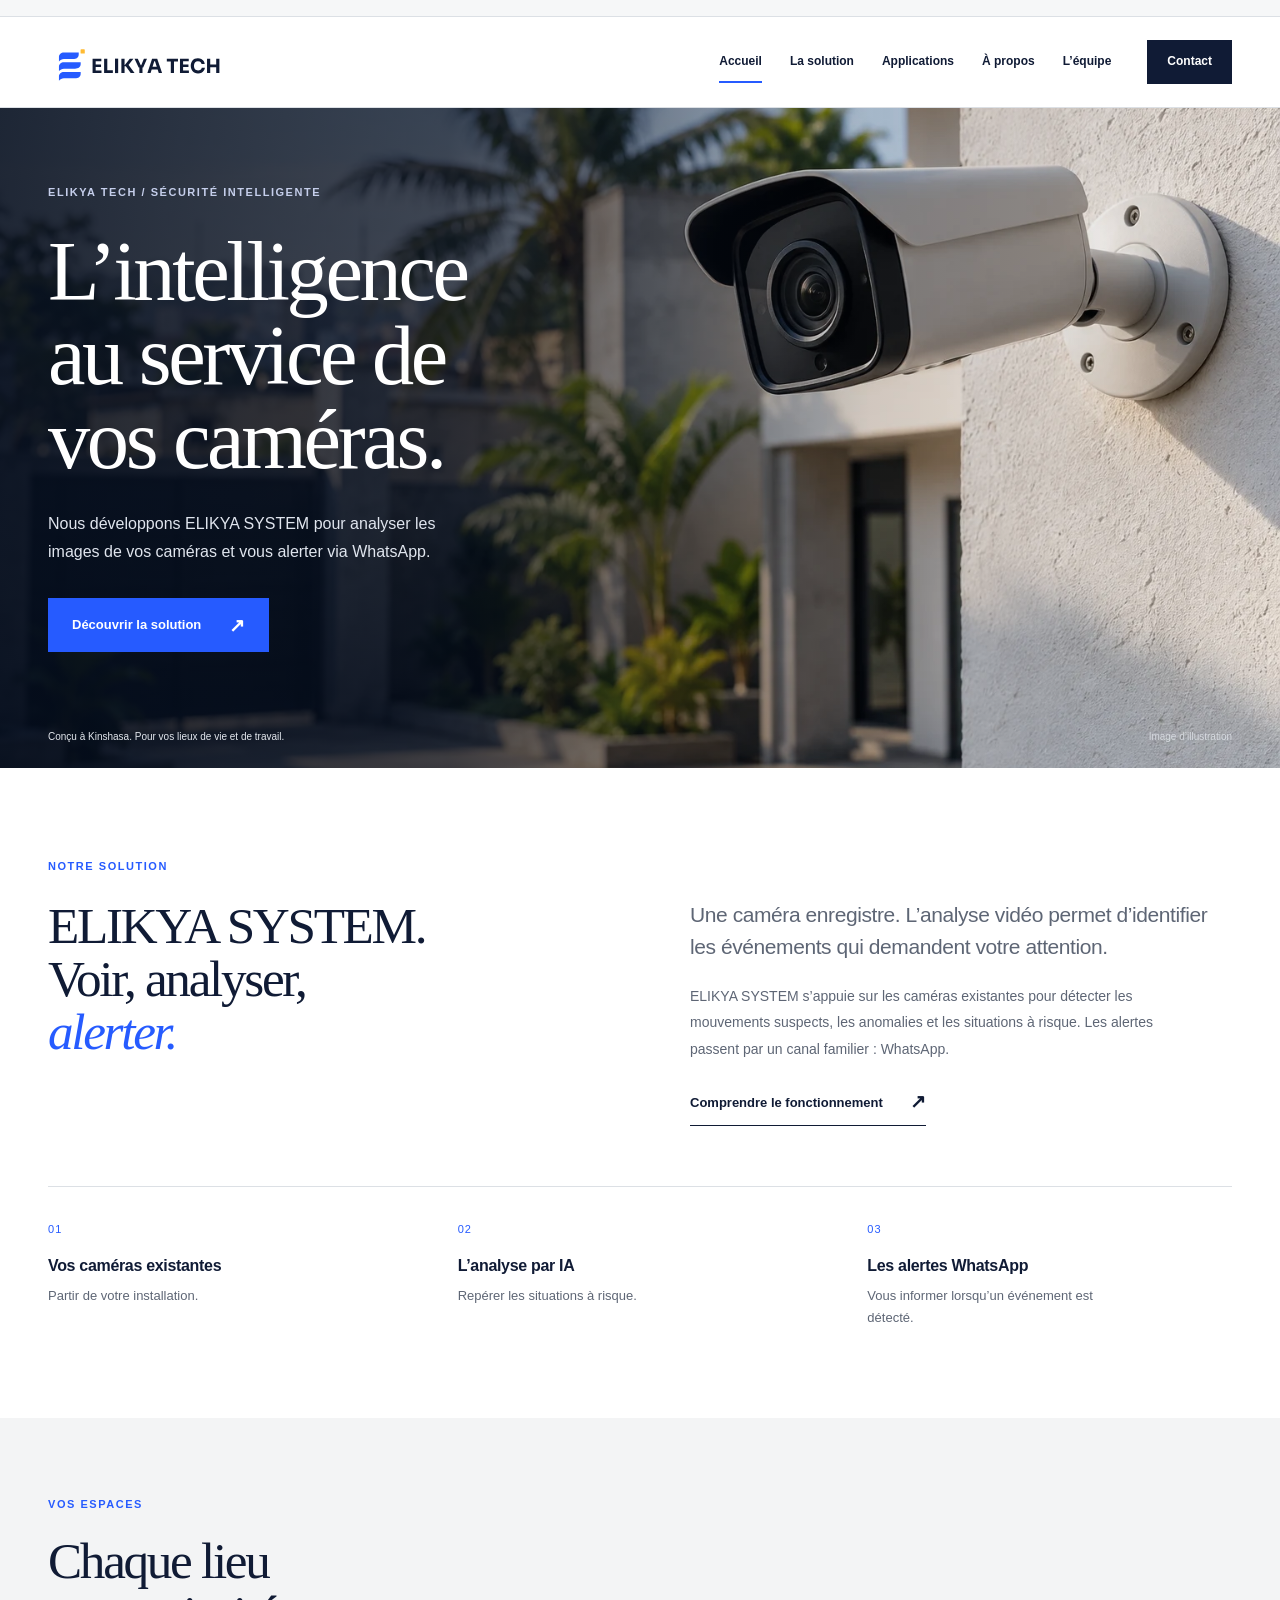
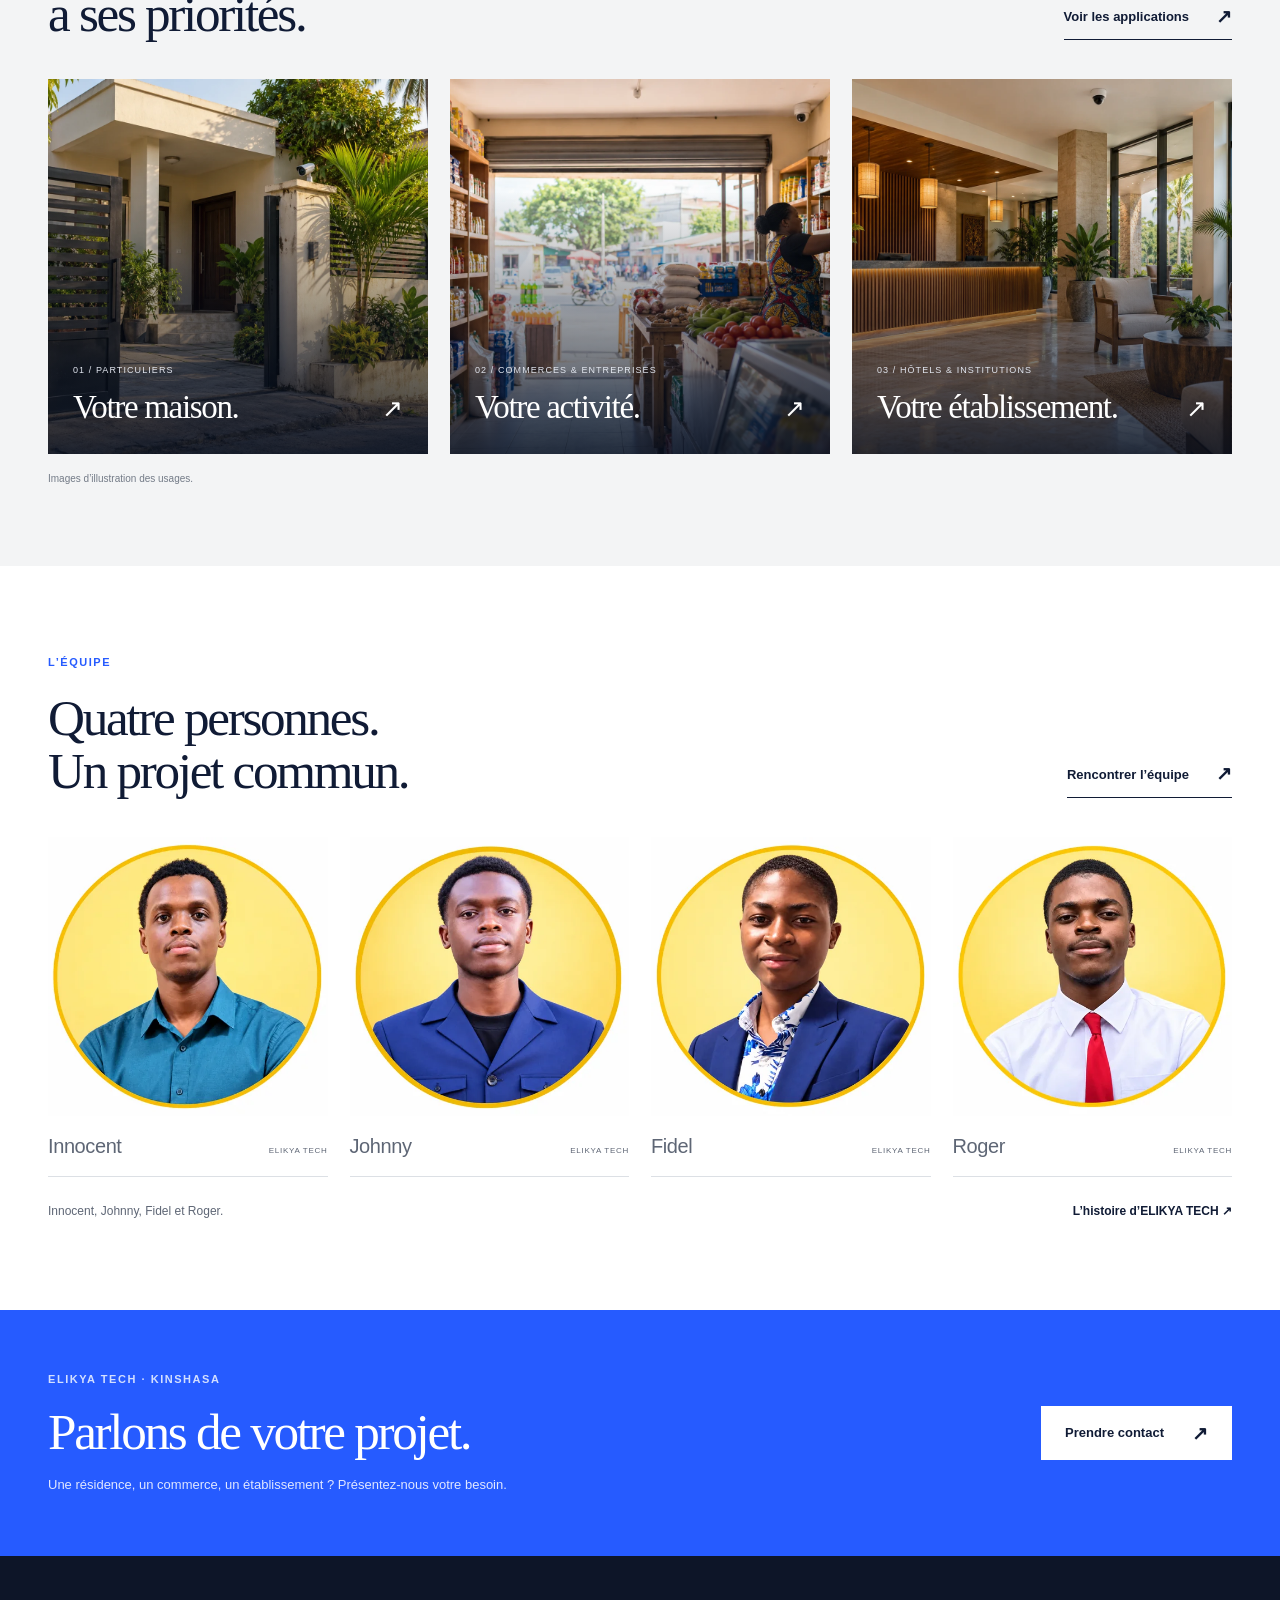
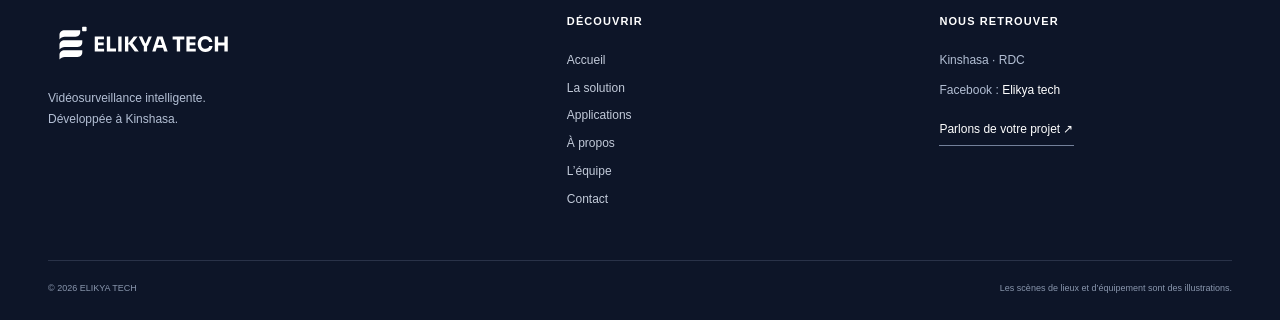
==== commit 1cd2a415: "Supprimer la localisation du HTML de l’accueil" ====
--- a/index.html
+++ b/index.html
@@ -13,12 +13,12 @@
   <meta property="og:image" content="https://innpero.github.io/elikya-tech-site/assets/camera.webp">
   <meta property="og:url" content="https://innpero.github.io/elikya-tech-site/">
   <link rel="icon" href="assets/favicon.svg" type="image/svg+xml">
-  <link rel="stylesheet" href="css/site.css">
+  <link rel="stylesheet" href="css/site.css?v=20261021-2">
   <script src="js/site.js" defer></script>
 </head>
 <body>
 <a href="#contenu" class="skip">Aller au contenu</a>
-<div class="topline"><div class="wrap"><span>Kinshasa, République démocratique du Congo</span><span>Vidéosurveillance & intelligence artificielle</span></div></div>
+<div class="topline"><div class="wrap"><span>Vidéosurveillance & intelligence artificielle</span></div></div>
 <header class="site-header"><div class="wrap header-inner">
   <a href="index.html" class="brand" aria-label="ELIKYA TECH, accueil"><img src="assets/logo-horizontal.svg" alt="ELIKYA TECH" width="282" height="62"></a>
   <nav class="desktop-nav" aria-label="Navigation principale"><a href="index.html" aria-current="page">Accueil</a><a href="solution.html">La solution</a><a href="applications.html">Applications</a><a href="a-propos.html">À propos</a><a href="equipe.html">L’équipe</a><a href="contact.html">Contact</a></nav>
@@ -41,4 +41,4 @@
 </main>
 <footer class="site-footer"><div class="wrap footer-grid"><div class="footer-intro"><a href="index.html"><img src="assets/logo-horizontal-white.svg" alt="ELIKYA TECH" width="282" height="62" loading="lazy"></a><p>Vidéosurveillance intelligente.<br>Développée à Kinshasa.</p></div><div><h2>Découvrir</h2><nav aria-label="Navigation de pied de page"><a href="index.html" aria-current="page">Accueil</a><a href="solution.html">La solution</a><a href="applications.html">Applications</a><a href="a-propos.html">À propos</a><a href="equipe.html">L’équipe</a><a href="contact.html">Contact</a></nav></div><div><h2>Nous retrouver</h2><p>Kinshasa · RDC</p><p>Facebook : <strong>Elikya tech</strong></p><a href="contact.html" class="footer-contact">Parlons de votre projet ↗</a></div></div><div class="wrap footer-bottom"><span>© 2026 ELIKYA TECH</span><span>Les scènes de lieux et d’équipement sont des illustrations.</span></div></footer>
 </body>
-</html>+</html>
--- a/css/site.css
+++ b/css/site.css
@@ -0,0 +1,23 @@
+/* ELIKYA TECH — HTML/CSS natifs, 2026 */
+:root{--ink:#101b35;--blue:#265bff;--paper:#fff;--soft:#f3f4f5;--line:#dce0e5;--muted:#5e6675;--yellow:#ffbb33;--serif:Georgia,'Times New Roman',serif;--sans:Arial,Helvetica,sans-serif}
+*{box-sizing:border-box}html{scroll-behavior:smooth;scroll-padding-top:115px}body{margin:0;background:var(--paper);color:var(--ink);font-family:var(--sans);font-size:16px;line-height:1.65}a{color:inherit;text-decoration:none}img{display:block;max-width:100%;height:auto}button,input,select,textarea{font:inherit}button,summary{cursor:pointer}button{border:0}h1,h2,h3,p,figure{margin:0}h1,h2{font-family:var(--serif);font-weight:400;letter-spacing:-.045em;line-height:1.04}h1{font-size:clamp(52px,6.5vw,92px)}h2{font-size:clamp(35px,4vw,58px)}h3{font-size:18px;line-height:1.3;letter-spacing:-.02em}em{font-weight:400;color:var(--blue)}p{color:var(--muted)}p+p{margin-top:19px}a,button,summary,input,textarea,select{-webkit-tap-highlight-color:transparent}:focus-visible{outline:3px solid var(--blue);outline-offset:5px}.wrap{width:min(1240px,calc(100% - 96px));margin-inline:auto}.eyebrow{font-family:var(--sans);font-size:11px;font-weight:700;letter-spacing:.14em;line-height:1.6;text-transform:uppercase;color:var(--blue);margin-bottom:23px}.lead{font-size:21px;line-height:1.55;letter-spacing:-.02em}.skip{position:fixed;top:10px;left:10px;z-index:100;transform:translateY(-160%);background:white;padding:10px 20px;color:var(--ink)}.skip:focus{transform:none}.button{display:inline-flex;gap:28px;align-items:center;justify-content:space-between;padding:16px 23px;min-height:54px;font-size:13px;line-height:1.4;font-weight:700;border:1px solid transparent;transition:background .18s,color .18s;max-width:100%}.button span{font-size:19px;line-height:1}.button.primary{color:white;background:var(--blue)}.button.primary:hover{background:#1647da}.button.dark{color:white;background:var(--ink)}.button.dark:hover{background:var(--blue)}.button.light{background:white;color:var(--ink)}.button.light:hover{background:var(--yellow)}.text-link{font-size:13px;font-weight:700;display:inline-flex;align-items:center;gap:27px;padding-bottom:8px;border-bottom:1px solid var(--ink);line-height:1.5}.text-link:hover{color:var(--blue);border-color:var(--blue)}.text-link span{font-size:19px}
+/* Navigation */
+.topline{border-bottom:1px solid var(--line);background:#f6f7f8}.topline>.wrap{display:flex;justify-content:flex-end;gap:20px;padding-block:8px;font-size:10px;color:var(--muted)}.site-header{position:sticky;top:0;background:white;border-bottom:1px solid var(--line);z-index:20}.header-inner{display:flex;align-items:center;justify-content:space-between;gap:28px;min-height:90px}.brand{flex:none}.brand img{width:205px;height:auto}.desktop-nav{display:flex;align-items:center;gap:28px}.desktop-nav>a{position:relative;font-size:12px;font-weight:700;padding:34px 0;white-space:nowrap}.desktop-nav>a[aria-current=page]:after{content:'';position:absolute;bottom:23px;left:0;right:0;height:2px;background:var(--blue)}.desktop-nav>a:last-child{margin-left:8px;background:var(--ink);color:white;padding:12px 20px}.desktop-nav>a:last-child[aria-current=page]{background:var(--blue)}.desktop-nav>a:last-child:after{display:none}.desktop-nav>a:hover{color:var(--blue)}.desktop-nav>a:last-child:hover{background:var(--blue);color:white}.mobile-menu{display:none}
+/* Home */
+.home-hero{position:relative;isolation:isolate;min-height:660px;display:flex;align-items:center;overflow:hidden;color:white;background:var(--ink)}.hero-photo{position:absolute;inset:0;width:100%;height:100%;object-fit:cover;object-position:center 43%;z-index:-3}.hero-shade{position:absolute;inset:0;background:linear-gradient(90deg,rgba(5,14,30,.89) 0%,rgba(5,14,30,.74) 35%,rgba(5,14,30,.17) 68%,rgba(5,14,30,.02) 100%);z-index:-2}.hero-copy{padding-block:70px 110px}.hero-copy>.eyebrow{color:#c5ceeb;margin-bottom:29px}.hero-copy>h1{font-size:clamp(58px,6.6vw,94px);max-width:650px;letter-spacing:-.04em;line-height:.99}.hero-copy>p:not(.eyebrow){font-size:16px;line-height:1.75;color:#e0e5ee;max-width:405px;margin:29px 0}.hero-copy .button{margin-top:3px}.hero-foot{position:absolute;bottom:24px;left:0;right:0;display:flex;justify-content:space-between;gap:20px;font-size:10px;line-height:1.5;color:#e4e8ee}.hero-foot span:last-child{opacity:.8}.intro-section{padding-block:90px}.intro-grid{display:grid;grid-template-columns:1fr 1fr;gap:100px;align-items:start}.intro-grid>div>p:not(.lead){font-size:14px;line-height:1.9;max-width:510px}.intro-grid .text-link{margin-top:26px}.three-principles{display:grid;grid-template-columns:repeat(3,1fr);gap:45px;border-top:1px solid var(--line);margin-top:60px;padding-top:28px}.three-principles>div>span{font-size:11px;letter-spacing:.1em;color:var(--blue)}.three-principles h3{margin:15px 0 8px;font-size:16px}.three-principles p{font-size:13px;max-width:260px}.section-heading{display:flex;align-items:end;justify-content:space-between;gap:40px;margin-bottom:39px}.section-heading .eyebrow{margin-bottom:20px}.section-heading .text-link{flex:none}.applications-home{padding-block:78px;background:var(--soft)}.image-card-grid{display:grid;grid-template-columns:repeat(3,1fr);gap:22px}.image-card{position:relative;overflow:hidden;min-height:375px;background:var(--ink);color:white;isolation:isolate}.image-card:after{content:'';position:absolute;inset:0;background:linear-gradient(0deg,rgba(5,14,30,.85),rgba(5,14,30,0) 70%);z-index:-1}.image-card img{position:absolute;width:100%;height:100%;object-fit:cover;z-index:-2;transition:transform .4s}.image-card:hover img{transform:scale(1.035)}.image-card>div{position:absolute;left:25px;right:25px;bottom:25px}.image-card div>span:first-child{display:block;font-size:9px;letter-spacing:.12em;line-height:1.4;color:#e2e6ef;max-width:88%}.image-card h3{font-family:var(--serif);font-weight:400;font-size:33px;letter-spacing:-.04em;margin-top:10px}.card-arrow{position:absolute;right:0;bottom:0;font-size:25px}.image-note{font-size:10px;margin-top:17px;color:#737b87}.team-preview{padding-block:88px}.portrait-grid{display:grid;grid-template-columns:repeat(4,minmax(0,1fr));gap:22px}.portrait{min-width:0}.portrait img{width:100%;height:auto;aspect-ratio:1;object-fit:cover;background:#f8ebc0}.portrait figcaption{display:flex;align-items:baseline;justify-content:space-between;gap:10px;border-bottom:1px solid var(--line);padding:17px 0}.portrait h3{font-size:20px;font-weight:500}.portrait figcaption>span{font-size:8px;letter-spacing:.09em;color:var(--muted);white-space:nowrap}.team-caption{display:flex;justify-content:space-between;gap:20px;color:var(--muted);margin-top:25px;font-size:12px}.team-caption a{font-weight:700;color:var(--ink)}.contact-band{background:var(--blue);color:white;padding-block:61px}.band-inner{display:flex;justify-content:space-between;align-items:center;gap:60px}.band-inner .eyebrow{color:#d3dfff;margin-bottom:16px}.band-inner h2{font-size:clamp(36px,4vw,56px)}.band-inner p:not(.eyebrow){font-size:13px;color:#e0e7ff;margin-top:16px;max-width:610px}.band-inner>.button{flex:none}
+/* Inner pages */
+.breadcrumb{display:flex;gap:12px;padding-block:28px;font-size:10px;color:var(--muted)}.breadcrumb>a{color:var(--ink)}.page-heading{padding-block:30px 50px}.page-heading .lead{max-width:690px;margin-top:28px}.page-heading h1{max-width:1020px}.split-heading{display:grid;grid-template-columns:.95fr 1.05fr;gap:75px;align-items:center;padding-block:20px 76px}.split-heading .lead{max-width:460px;margin-top:28px;font-size:19px}.split-heading .button{margin-top:30px}.framed-photo{margin:0}.framed-photo img{aspect-ratio:1.04;object-fit:cover;object-position:67% center}figcaption{font-size:10px;color:var(--muted);padding-top:12px}.process-section{padding-block:78px;background:var(--soft)}.process-layout{display:grid;grid-template-columns:.85fr 1.15fr;gap:110px}.process-layout>div>p:not(.eyebrow){font-size:14px;max-width:340px;margin-top:27px}.process-list{padding:0;margin:0;list-style:none}.process-list li{display:grid;grid-template-columns:38px 1fr;gap:25px;border-bottom:1px solid #ccd1d9;padding:27px 0}.process-list li:first-child{padding-top:0}.process-list li>span{color:var(--blue);font-size:12px;font-weight:700;margin-top:4px}.process-list h3{font-size:20px;margin-bottom:12px}.process-list p{font-size:14px}.offer-section{padding-block:85px;display:grid;grid-template-columns:1fr 1fr;gap:100px;border-bottom:1px solid var(--line)}.offer-copy .text-link{margin-top:26px}.offer-copy>p:not(.lead){font-size:14px}.faq-section{padding-block:75px 95px}.faq{margin-top:35px;border-top:1px solid var(--line);max-width:920px}.faq>details{border-bottom:1px solid var(--line);padding:22px 0}.faq summary{font-weight:700;font-size:16px;list-style:none;display:flex;justify-content:space-between;gap:20px;align-items:center}.faq summary:after{content:'+';font-size:24px;font-weight:400;color:var(--blue)}.faq>details[open]>summary:after{content:'−'}.faq summary::-webkit-details-marker{display:none}.faq details p{font-size:14px;padding:18px 45px 0 0;max-width:750px}.section-nav{display:flex;gap:35px;flex-wrap:wrap;border-top:1px solid var(--line);border-bottom:1px solid var(--line);padding-block:20px;font-size:12px;font-weight:700}.section-nav a:hover{color:var(--blue)}.application-row{display:grid;grid-template-columns:1.1fr .9fr;gap:85px;align-items:center;padding-block:80px;scroll-margin-top:40px}.application-row>figure img{aspect-ratio:1.15;object-fit:cover}.application-row>div>p:not(.eyebrow){font-size:15px;margin-top:24px}.application-row h3{font-size:12px;margin-top:28px}.plain-list{padding:0;list-style:none;margin:12px 0 27px}.plain-list li{font-size:13px;color:var(--muted);padding:10px 0;border-bottom:1px solid var(--line)}.application-tint{background:var(--soft)}.application-row.reverse>figure{grid-column:2;grid-row:1}.application-row.reverse>div{grid-column:1;grid-row:1}.facts-strip{display:grid;grid-template-columns:repeat(4,1fr);border-top:1px solid var(--line);border-bottom:1px solid var(--line);padding-block:30px;gap:30px}.facts-strip>div{display:flex;flex-direction:column;gap:8px}.facts-strip span{font-size:11px;color:var(--muted)}.facts-strip strong{font-size:22px;font-weight:500;line-height:1.3;letter-spacing:-.03em}.about-story{display:grid;grid-template-columns:1fr 1fr;gap:100px;padding-block:80px;align-items:center}.story-copy .lead{margin-top:25px;font-size:19px}.story-copy>p:not(.lead):not(.eyebrow){font-size:14px}.story-copy .text-link{margin-top:25px}.about-story figure img{aspect-ratio:1;object-fit:cover;object-position:65% center}.milestone{background:var(--ink);color:white;padding-block:70px}.milestone-inner{display:grid;grid-template-columns:1fr 1fr;gap:100px;align-items:center}.milestone-year{font-family:var(--serif);font-size:clamp(100px,16vw,210px);line-height:1;letter-spacing:-.06em;color:#8da7ff}.milestone .eyebrow{color:#b2c5ff}.milestone h2{font-size:45px}.milestone p:not(.eyebrow){color:#d9e0ed;font-size:15px;margin-top:22px}.team-full{padding-block:10px 75px}.team-full .portrait img{aspect-ratio:4/5;object-fit:cover;object-position:center}.team-statement{padding-block:50px 75px;border-top:1px solid var(--line)}.team-statement>p:not(.eyebrow){max-width:650px;font-size:18px;margin-top:25px}.team-statement .text-link{margin-top:27px}.contact-layout{display:grid;grid-template-columns:1fr 1fr;gap:110px;padding-block:10px 100px}.contact-panel h2{font-size:43px}.contact-info{margin-top:25px;border-top:1px solid var(--line)}.contact-info>div{padding:15px 0;border-bottom:1px solid var(--line);display:flex;gap:25px;justify-content:space-between;font-size:13px}.contact-info>div>span{color:var(--muted)}.contact-info strong{font-weight:500}.contact-panel>p:not(.eyebrow){font-size:14px;margin-top:25px}.contact-panel>.button{margin-top:22px}.small-copy{font-size:11px!important;color:var(--muted);line-height:1.7}.contact-panel>p.small-copy{margin-top:12px}.contact-photo{margin-top:30px}.contact-photo img{aspect-ratio:1.8;object-fit:cover}.message-panel{padding:32px;background:var(--soft);align-self:start}.message-panel h2{font-size:31px;letter-spacing:-.035em}.message-panel>p{font-size:13px;margin-top:20px}.message-panel form{margin-top:30px}label{display:block;font-weight:700;font-size:11px;margin-bottom:19px}input,textarea,select{display:block;width:100%;padding:12px 13px;margin-top:8px;min-height:47px;border:1px solid #cad0da;background:white;border-radius:0;color:var(--ink);font-size:14px}textarea{resize:vertical}input::placeholder,textarea::placeholder{color:#7c8490}.message-panel .button{width:100%}.message-panel .small-copy{margin-top:13px}.message-result{border-top:1px solid #cbd2df;margin-top:28px;padding-top:24px}.message-result[hidden]{display:none}.message-result textarea{font-size:12px}#copy-status{font-size:12px;margin-top:12px;color:var(--ink)}
+/* Footer */
+.site-footer{background:#0d1528;color:white;padding-block:60px 25px}.footer-grid{display:grid;grid-template-columns:1.5fr 1fr 1fr;gap:80px}.footer-intro img{width:215px;height:auto}.footer-intro>p{color:#a6b1c7;font-size:13px;line-height:1.8;margin-top:24px}.site-footer h2{font-family:var(--sans);font-size:11px;font-weight:700;text-transform:uppercase;letter-spacing:.1em;margin:0 0 23px}.site-footer nav{display:grid;gap:8px;font-size:12px;color:#c2cad9}.site-footer p{font-size:12px;color:#b3bfd4}.site-footer p+p{margin-top:10px}.site-footer strong{font-weight:400;color:white}.footer-contact{display:inline-block;font-size:12px;border-bottom:1px solid #73809a;padding-bottom:5px;margin-top:20px}.site-footer a:hover{color:#9db2ff}.footer-bottom{border-top:1px solid #293248;margin-top:50px;padding-top:20px;display:flex;justify-content:space-between;gap:25px;font-size:9px;color:#8996ad;line-height:1.6}
+/* Small screens */
+@media(min-width:1600px){.home-hero{min-height:740px}}
+@media(max-width:1100px){.wrap{width:calc(100% - 64px)}.desktop-nav{gap:19px}.brand img{width:180px}.header-inner{gap:18px}.desktop-nav>a{font-size:11px}.desktop-nav>a:last-child{padding:11px 16px;margin-left:0}.intro-grid,.offer-section,.about-story{gap:60px}.process-layout{gap:65px}.application-row{gap:55px}.contact-layout{gap:55px}.portrait-grid{gap:16px}.portrait figcaption{display:block}.portrait figcaption>span{display:block;margin-top:4px}.footer-grid{gap:50px}.home-hero{min-height:620px}.image-card{min-height:330px}}
+@media(max-width:850px){.wrap{width:calc(100% - 44px)}.topline>.wrap{font-size:9px}.topline span:last-child{display:none}.header-inner{min-height:76px}.brand img{width:185px}.desktop-nav{display:none}.mobile-menu{display:block}.mobile-menu>summary{list-style:none;display:flex;align-items:center;gap:13px;font-size:11px;font-weight:700;padding:12px 0 12px 14px}.mobile-menu>summary::-webkit-details-marker{display:none}.menu-icon{font-size:22px;font-weight:400}.mobile-menu>nav{position:absolute;left:0;right:0;top:100%;padding:15px 22px 24px;background:white;border-bottom:1px solid var(--line);box-shadow:0 16px 20px rgba(16,27,53,.08);display:grid;z-index:25}.mobile-menu nav a{padding:11px 0;font-size:14px;border-bottom:1px solid #edf0f4}.mobile-menu nav a[aria-current=page]{color:var(--blue)}.home-hero{min-height:620px}.hero-copy{padding-block:65px 105px}.hero-copy>h1{font-size:72px}.hero-shade{background:linear-gradient(90deg,rgba(5,14,30,.88),rgba(5,14,30,.61) 70%,rgba(5,14,30,.32))}.hero-photo{object-position:60% center}.intro-section,.team-preview{padding-block:65px}.intro-grid{gap:40px}.intro-grid>.lead{font-size:18px}.three-principles{gap:20px;margin-top:45px}.image-card-grid{gap:14px}.image-card{min-height:300px}.image-card>div{left:18px;right:18px;bottom:20px}.image-card h3{font-size:27px}.image-card div>span:first-child{font-size:8px}.portrait-grid{grid-template-columns:repeat(2,1fr);gap:28px 18px}.portrait figcaption{display:flex}.portrait figcaption>span{margin-top:0}.band-inner{gap:30px}.band-inner h2{font-size:39px}.band-inner>.button{gap:13px;padding-inline:16px}.split-heading{gap:35px;padding-bottom:60px}.split-heading h1{font-size:63px}.split-heading .lead{font-size:17px}.process-layout{grid-template-columns:1fr;gap:38px}.process-layout>div>p:not(.eyebrow){max-width:600px}.offer-section{gap:40px;padding-block:65px}.application-row{gap:35px;padding-block:60px}.application-row h2{font-size:38px}.application-row>figure img{aspect-ratio:.9}.application-row>div>p:not(.eyebrow){font-size:13px}.about-story{gap:40px}.story-copy .lead{font-size:17px}.milestone-inner{gap:50px}.milestone h2{font-size:38px}.facts-strip{gap:20px}.facts-strip strong{font-size:18px}.contact-layout{grid-template-columns:1fr;gap:45px}.contact-photo{max-width:550px}.contact-layout .contact-panel{max-width:650px}.contact-layout .message-panel{max-width:650px;width:100%}.footer-grid{grid-template-columns:1.2fr 1fr 1fr;gap:30px}.footer-intro img{width:180px}.footer-bottom{font-size:8px}.page-heading{padding-bottom:40px}.section-nav{gap:25px}.section-nav a{font-size:11px}}
+@media(max-width:600px){html{scroll-padding-top:85px}.wrap{width:calc(100% - 36px)}h1{font-size:50px}h2{font-size:38px}.topline>.wrap{font-size:8px;padding-block:7px}.header-inner{min-height:70px}.brand img{width:165px}.mobile-menu>summary{font-size:10px}.eyebrow{font-size:9px;margin-bottom:19px}.home-hero{min-height:650px;align-items:flex-start}.hero-copy{padding-block:64px 105px}.hero-copy>h1{font-size:clamp(51px,13.5vw,72px);line-height:1.01;max-width:100%;letter-spacing:-.045em}.hero-copy>.eyebrow{margin-bottom:25px;font-size:8px}.hero-copy>p:not(.eyebrow){max-width:310px;font-size:14px;margin-block:25px}.hero-photo{object-position:64% center}.hero-shade{background:linear-gradient(90deg,rgba(5,14,30,.88),rgba(5,14,30,.67) 65%,rgba(5,14,30,.4))}.hero-foot{bottom:20px;font-size:8px;flex-direction:column;gap:6px}.hero-copy .button{padding:15px 18px;font-size:12px;min-height:50px}.intro-section,.team-preview{padding-block:52px}.intro-grid{grid-template-columns:1fr;gap:29px}.intro-grid>div>p.lead{font-size:19px}.intro-grid h2>br:last-child{display:none}.intro-grid>div>p:not(.lead){font-size:13px;line-height:1.8}.three-principles{grid-template-columns:1fr;gap:0;margin-top:33px;padding-top:0}.three-principles>div{position:relative;padding:22px 0 22px 42px;border-bottom:1px solid var(--line)}.three-principles>div>span{position:absolute;left:0;top:22px;font-size:10px}.three-principles h3{font-size:15px;margin:0 0 7px}.three-principles p{max-width:100%;font-size:12px}.section-heading{display:block;margin-bottom:28px}.section-heading .text-link{margin-top:22px}.text-link{font-size:12px;gap:20px}.applications-home{padding-block:48px}.image-card-grid{grid-template-columns:1fr;gap:18px}.image-card{min-height:320px}.image-card img{object-position:center 55%}.image-card>div{left:24px;right:24px;bottom:24px}.image-card h3{font-size:35px}.image-card div>span:first-child{font-size:9px}.portrait-grid{gap:24px 14px}.portrait figcaption{display:block;padding-top:12px}.portrait h3{font-size:19px}.portrait figcaption>span{font-size:8px;margin-top:4px}.team-caption{display:block;font-size:11px;margin-top:21px}.team-caption>a{display:inline-block;margin-top:12px}.contact-band{padding-block:42px}.band-inner{display:block}.band-inner h2{font-size:37px}.band-inner p:not(.eyebrow){font-size:12px}.band-inner>.button{margin-top:27px;font-size:12px;padding-inline:19px;gap:40px}.breadcrumb{padding-block:22px;font-size:9px;gap:10px}.page-heading{padding-block:24px 36px}.page-heading h1{font-size:48px;line-height:1.06;overflow-wrap:normal}.page-heading .lead{font-size:18px;line-height:1.6;margin-top:23px}.split-heading{grid-template-columns:1fr;gap:32px;padding-block:22px 44px}.split-heading h1{font-size:66px}.split-heading .lead{font-size:18px;margin-top:25px}.split-heading .button{margin-top:25px;font-size:12px;gap:20px}.framed-photo img{aspect-ratio:1.3;object-position:65% center}.process-section{padding-block:50px}.process-layout{gap:32px}.process-layout>div>p:not(.eyebrow){font-size:13px;margin-top:22px}.process-list li{grid-template-columns:23px 1fr;gap:17px;padding-block:23px}.process-list h3{font-size:18px}.process-list p{font-size:13px}.offer-section{display:block;padding-block:49px}.offer-copy{margin-top:25px}.offer-copy .lead{font-size:18px}.offer-copy>p:not(.lead){font-size:13px}.faq-section{padding-block:46px 55px}.faq-section h2{font-size:35px}.faq summary{font-size:14px}.faq details p{font-size:12px;padding-right:20px}.section-nav{gap:0;display:grid;padding-block:9px}.section-nav>a{font-size:11px;padding-block:11px}.application-row{grid-template-columns:1fr;gap:30px;padding-block:43px}.application-row>figure img{aspect-ratio:1.3}.application-row.reverse>figure{grid-column:auto;grid-row:auto}.application-row.reverse>div{grid-column:auto;grid-row:auto}.application-row h2{font-size:39px}.application-row>div>p:not(.eyebrow){font-size:14px;margin-top:20px}.facts-strip{grid-template-columns:1fr 1fr;gap:27px 20px;padding-block:25px}.facts-strip span{font-size:10px}.facts-strip strong{font-size:19px}.about-story{grid-template-columns:1fr;gap:30px;padding-block:48px}.about-story figure img{aspect-ratio:1.25}.milestone{padding-block:45px}.milestone-inner{grid-template-columns:1fr;gap:25px}.milestone-year{font-size:120px}.milestone h2{font-size:38px}.milestone p:not(.eyebrow){font-size:14px}.team-full{padding-bottom:45px}.team-full .portrait img{aspect-ratio:1;object-position:center}.team-statement{padding-block:40px 50px}.team-statement h2{font-size:35px}.team-statement>p:not(.eyebrow){font-size:16px;margin-top:20px}.contact-layout{padding-bottom:50px;gap:32px}.contact-panel h2{font-size:38px}.contact-info>div{font-size:12px}.contact-panel>p:not(.eyebrow){font-size:13px}.contact-panel>.button{font-size:11px;padding:15px 16px;gap:10px}.message-panel{padding:25px 18px}.message-panel h2{font-size:29px}.message-panel>p{font-size:12px}.message-panel form{margin-top:24px}.contact-photo{margin-top:25px}.site-footer{padding-top:42px}.footer-grid{grid-template-columns:1fr 1fr;gap:36px 25px}.footer-intro{grid-column:1/-1;display:flex;justify-content:space-between;gap:20px;align-items:center}.footer-intro img{width:165px}.footer-intro>p{font-size:10px;margin:0;line-height:1.6}.site-footer h2{font-size:10px;margin-bottom:19px}.site-footer nav{font-size:11px;gap:9px}.site-footer p{font-size:11px}.footer-contact{font-size:11px;line-height:1.6;margin-top:17px}.footer-bottom{display:block;font-size:8px;margin-top:35px;padding-top:18px}.footer-bottom>span{display:block}.footer-bottom>span+span{margin-top:8px}}
+@media(max-width:350px){.wrap{width:calc(100% - 28px)}.brand img{width:145px}.hero-copy>h1{font-size:48px}.home-hero{min-height:640px}.page-heading h1{font-size:42px}.split-heading h1{font-size:58px}.footer-intro{display:block}.footer-intro>p{margin-top:18px}.portrait figcaption>span{font-size:7px}.contact-panel>.button{font-size:10px;padding-inline:12px}}
+@media(prefers-reduced-motion:reduce){html{scroll-behavior:auto}*,*:before,*:after{transition:none!important;animation:none!important}}
+@media print{.topline,.mobile-menu,.desktop-nav,.contact-band,.site-footer,.skip{display:none}.site-header{position:static}.wrap{width:100%}.home-hero{min-height:450px}.hero-photo{opacity:.4}.hero-shade{background:#101b35}.button{border-color:currentColor}a{color:inherit}}
+
+/* Retrait de la localisation dans le bandeau supérieur. */
+.topline>.wrap>span:first-child{display:none}
+@media(max-width:850px){.topline{display:none}}
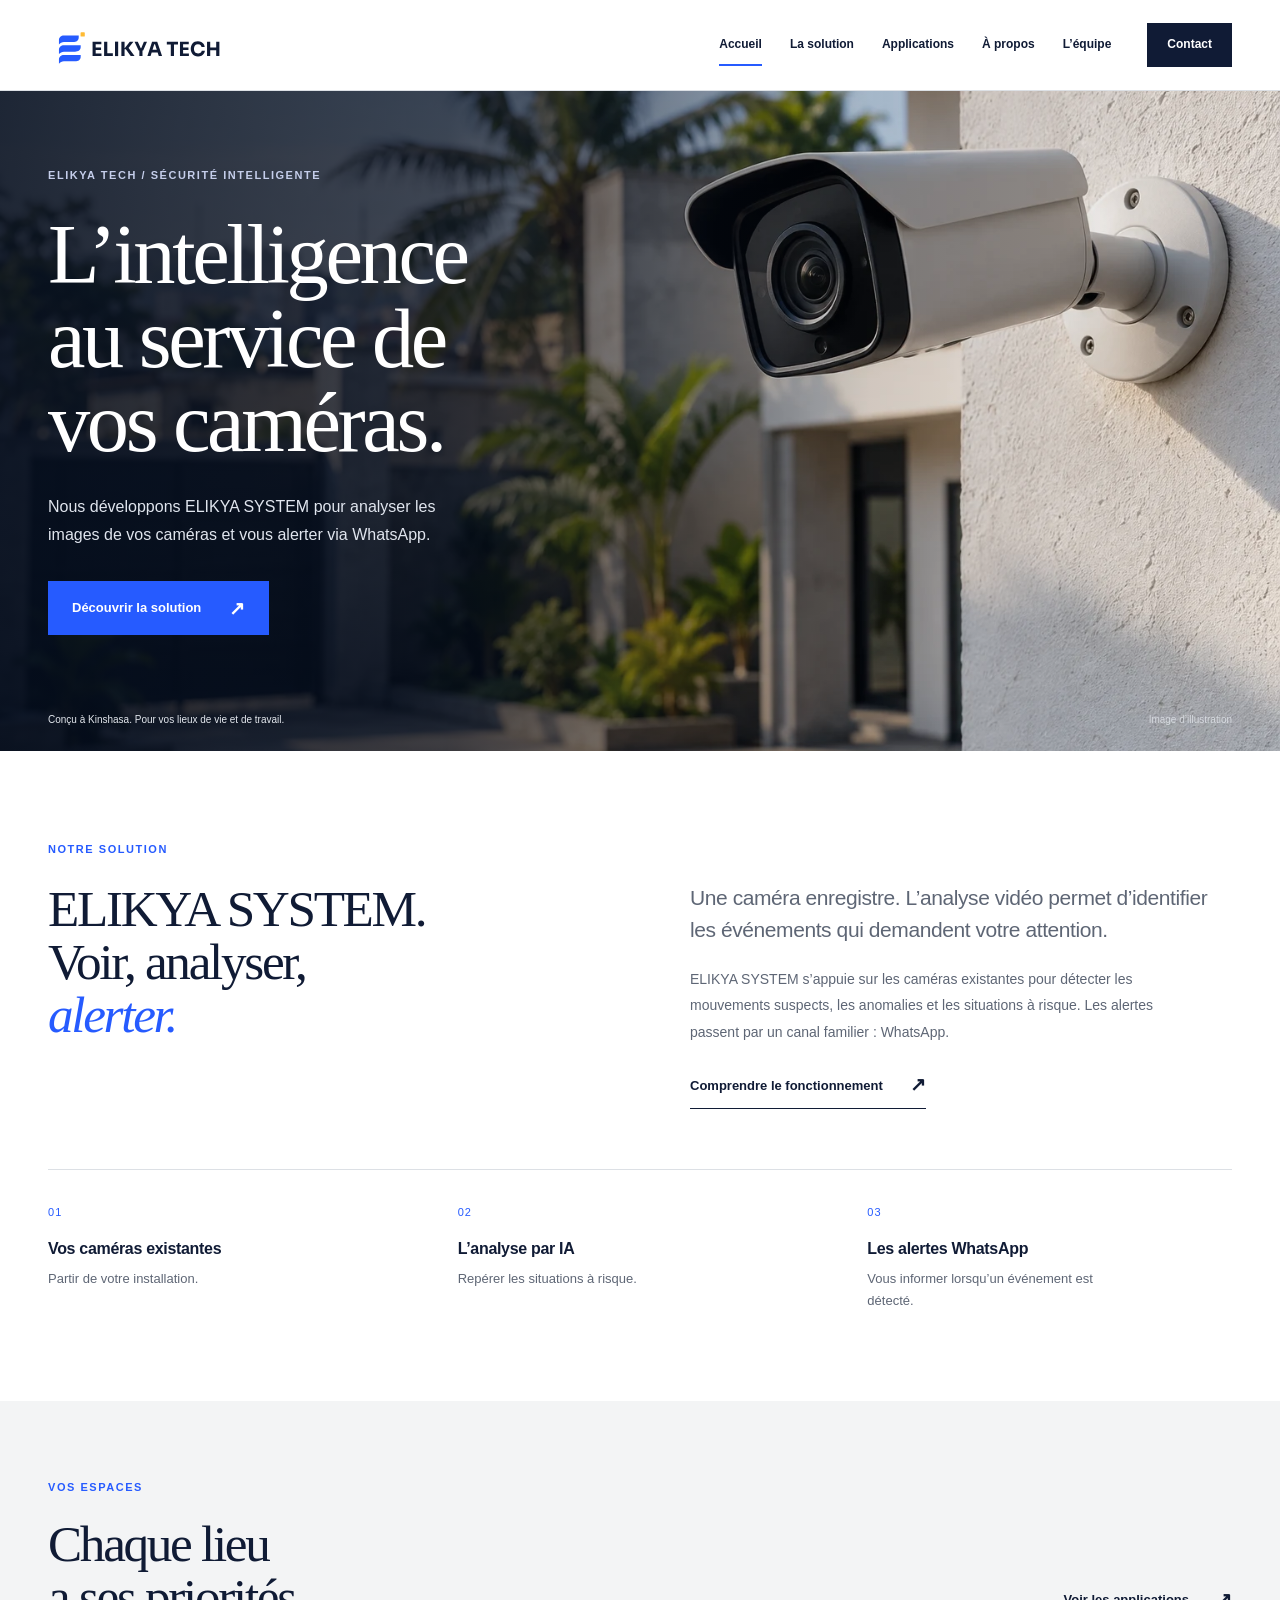
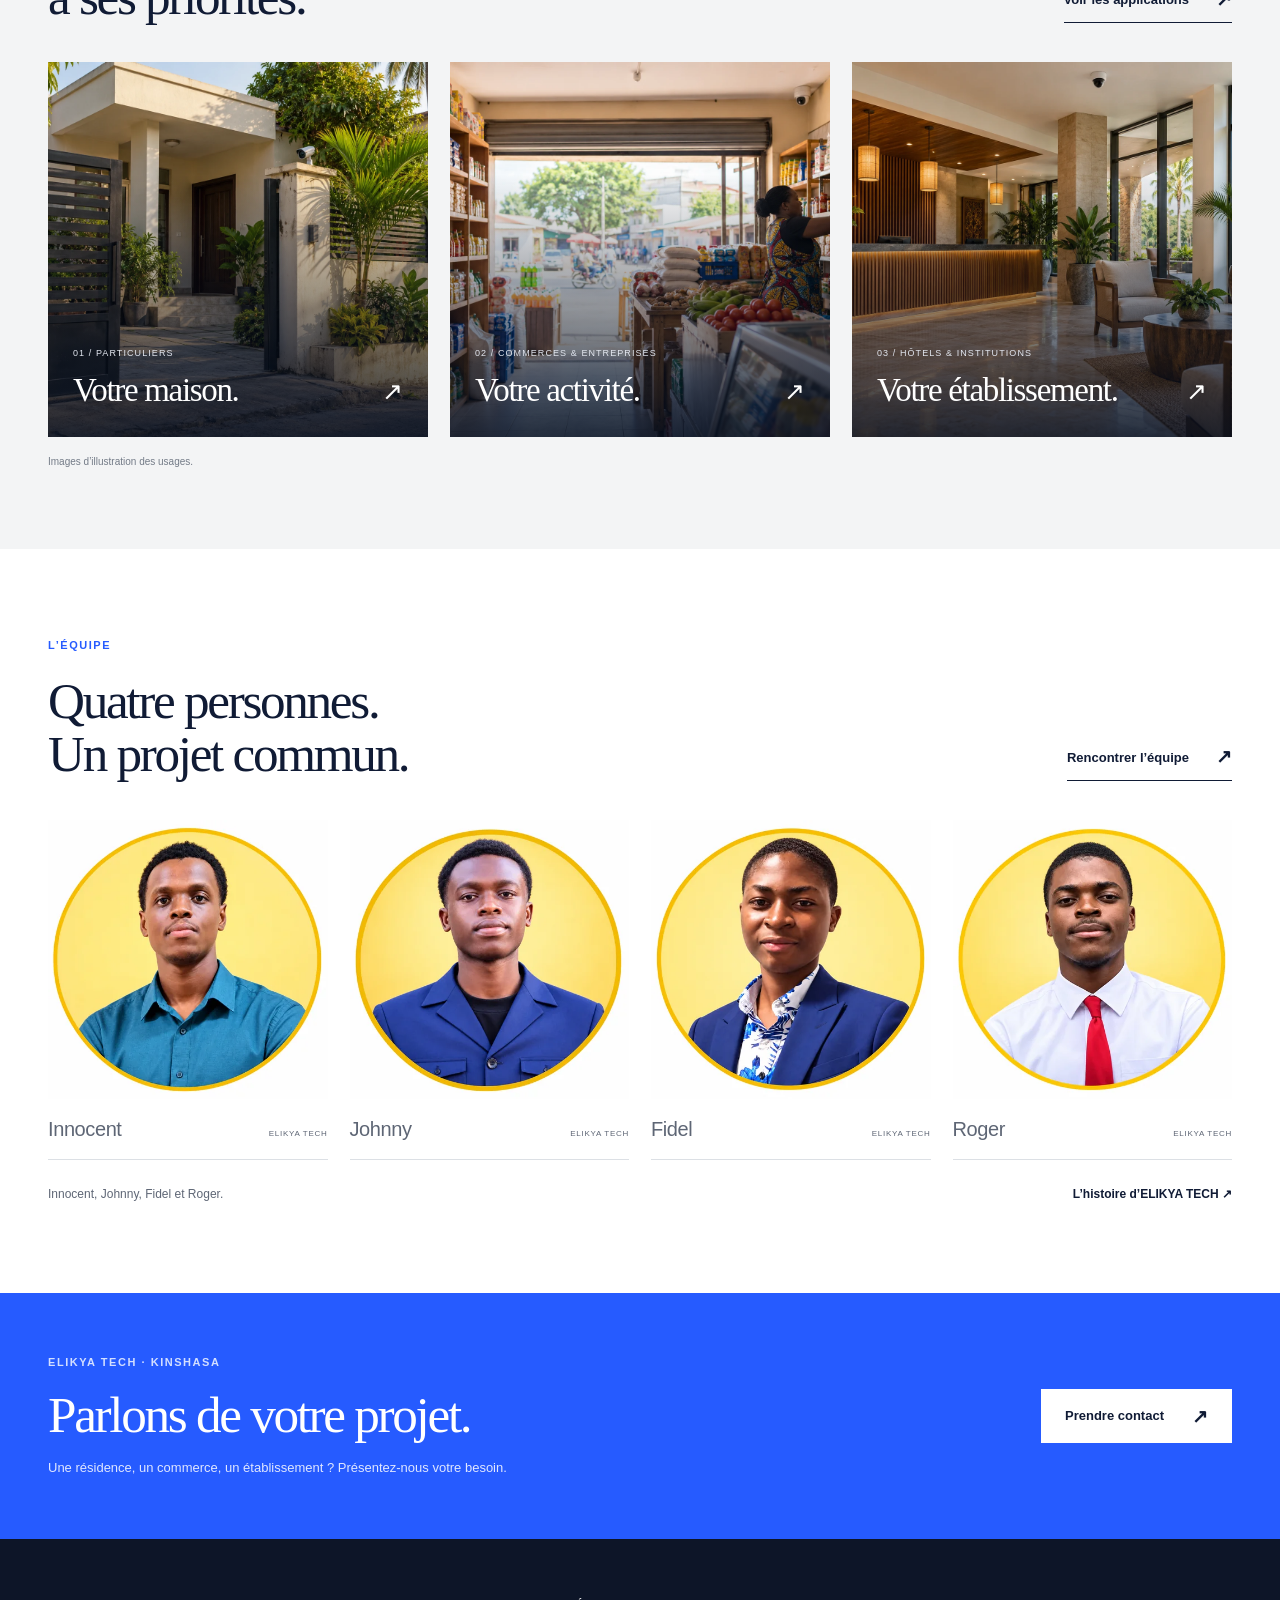
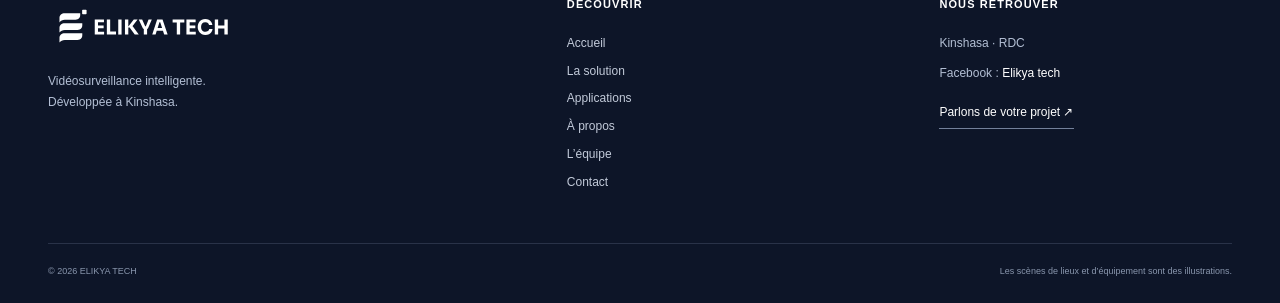
==== commit 6230929d: "Supprimer le bandeau supérieur : index.html" ====
--- a/index.html
+++ b/index.html
@@ -18,7 +18,6 @@
 </head>
 <body>
 <a href="#contenu" class="skip">Aller au contenu</a>
-<div class="topline"><div class="wrap"><span>Vidéosurveillance & intelligence artificielle</span></div></div>
 <header class="site-header"><div class="wrap header-inner">
   <a href="index.html" class="brand" aria-label="ELIKYA TECH, accueil"><img src="assets/logo-horizontal.svg" alt="ELIKYA TECH" width="282" height="62"></a>
   <nav class="desktop-nav" aria-label="Navigation principale"><a href="index.html" aria-current="page">Accueil</a><a href="solution.html">La solution</a><a href="applications.html">Applications</a><a href="a-propos.html">À propos</a><a href="equipe.html">L’équipe</a><a href="contact.html">Contact</a></nav>
--- a/css/site.css
+++ b/css/site.css
@@ -19,5 +19,5 @@
 @media print{.topline,.mobile-menu,.desktop-nav,.contact-band,.site-footer,.skip{display:none}.site-header{position:static}.wrap{width:100%}.home-hero{min-height:450px}.hero-photo{opacity:.4}.hero-shade{background:#101b35}.button{border-color:currentColor}a{color:inherit}}
 
 /* Retrait de la localisation dans le bandeau supérieur. */
-.topline>.wrap>span:first-child{display:none}
+.topline>.wrap>span:first-child:not(:last-child){display:none}
 @media(max-width:850px){.topline{display:none}}
